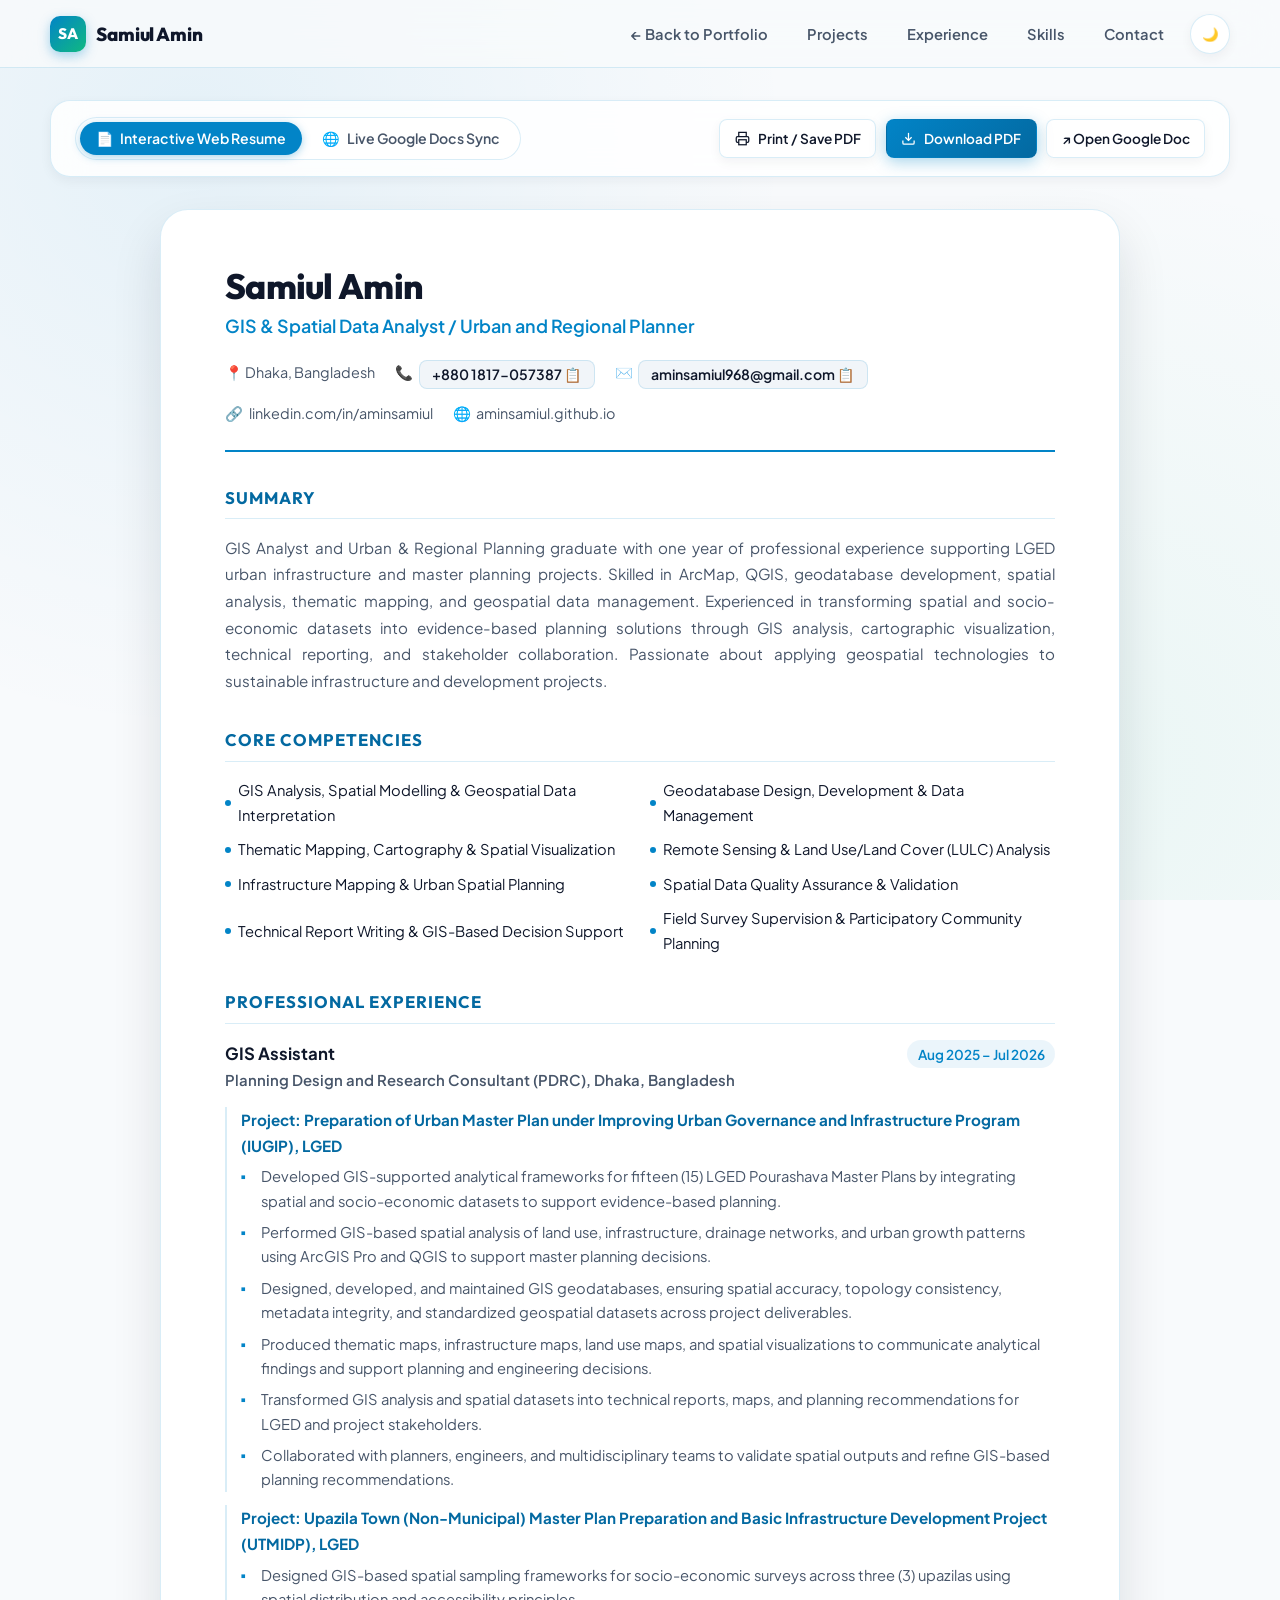
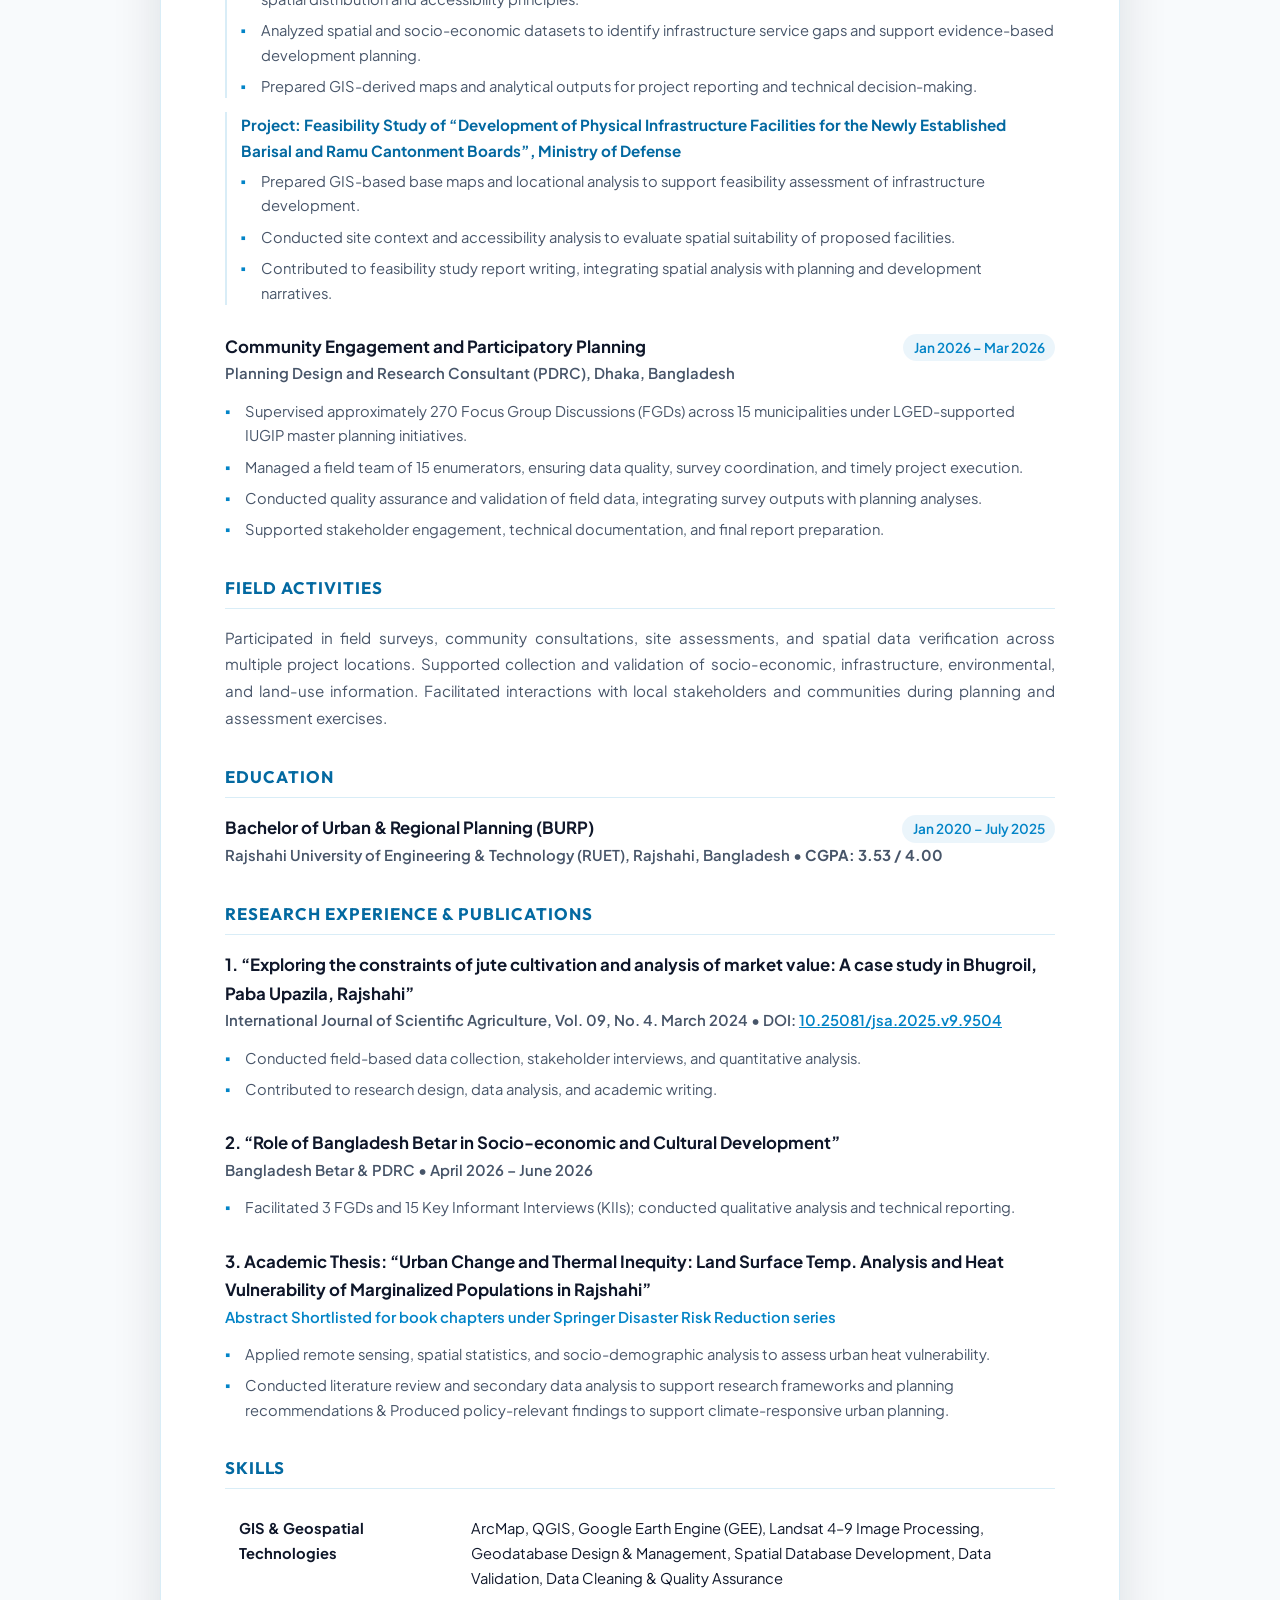
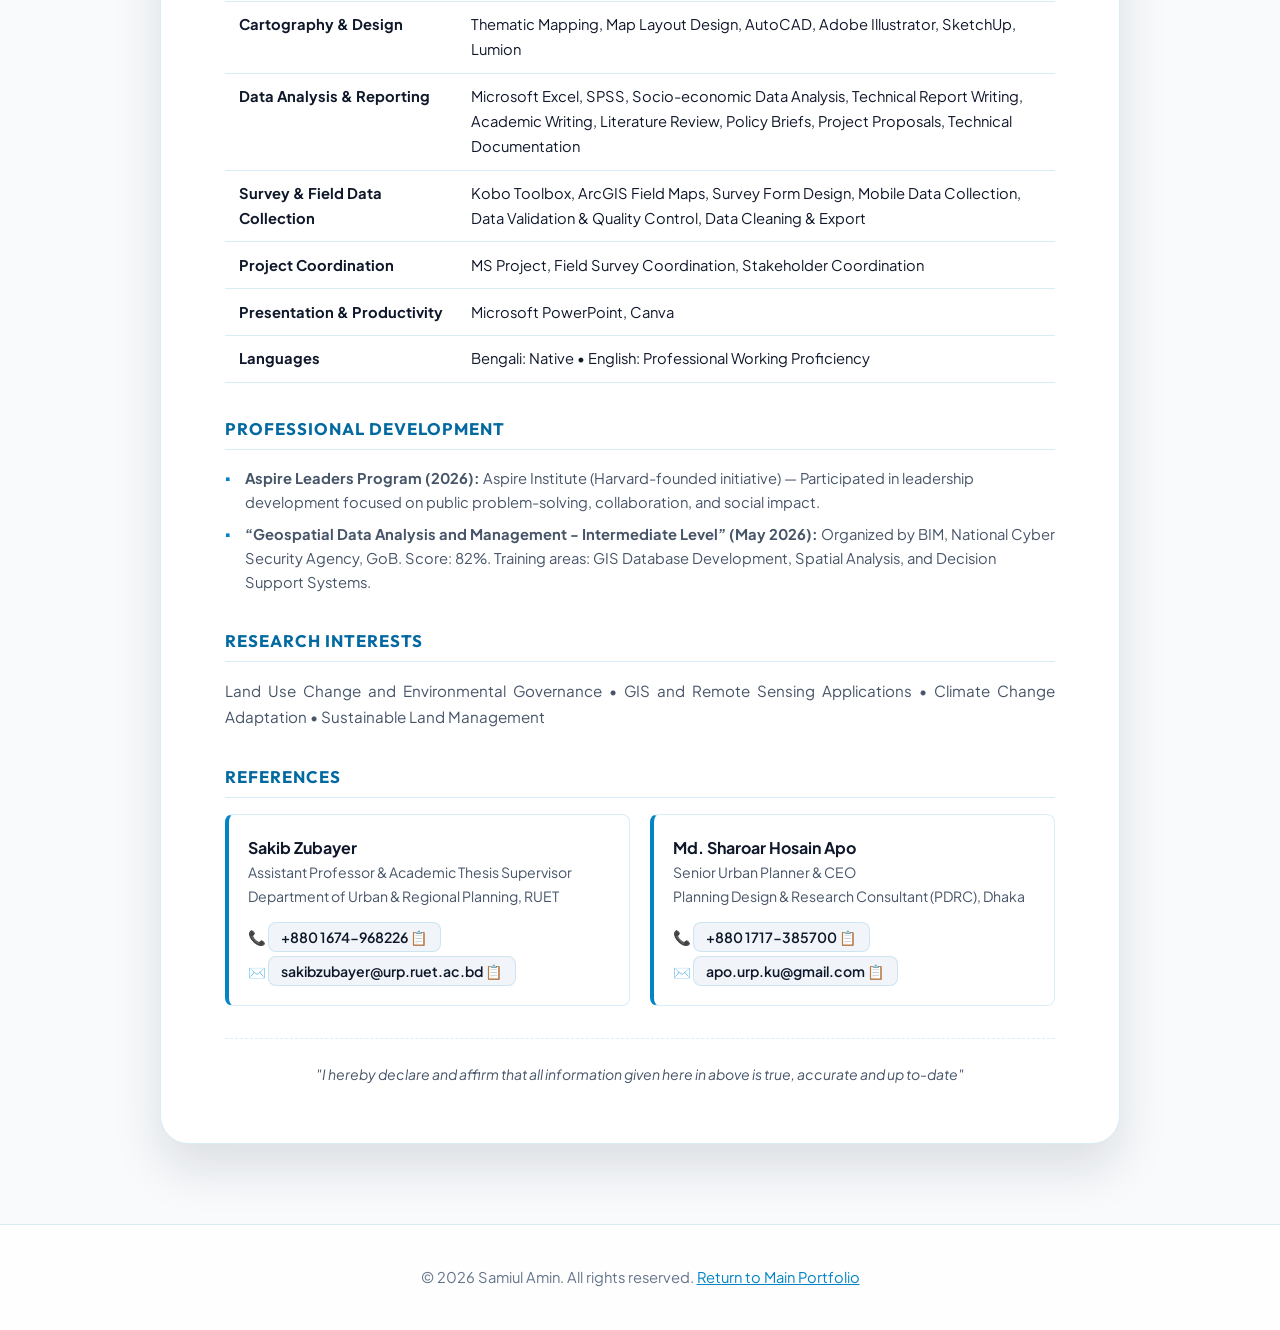
==== cv/index.html @ 2bb71dcd "feat: complete overhaul of portfolio and CV based on latest credentials - Extracted and integrated l" ====
<!DOCTYPE html>
<html lang="en">
<head>
  <meta charset="UTF-8" />
  <meta name="viewport" content="width=device-width, initial-scale=1.0" />
  <meta name="description" content="Official Curriculum Vitae of Samiul Amin — GIS & Spatial Data Analyst, Urban and Regional Planner." />
  <title>Curriculum Vitae | Samiul Amin (GIS Analyst & Urban Planner)</title>
  
  <!-- Fonts -->
  <link rel="preconnect" href="https://fonts.googleapis.com" />
  <link rel="preconnect" href="https://fonts.gstatic.com" crossorigin />
  <link href="https://fonts.googleapis.com/css2?family=Outfit:wght@400;500;600;700;800&family=Plus+Jakarta+Sans:ital,wght@0,400;0,500;0,600;0,700;1,400&display=swap" rel="stylesheet" />
  
  <link rel="stylesheet" href="../style.css" />
  <style>
    .cv-page-container {
      padding: 2rem 0 5rem;
      min-height: 100vh;
    }

    .cv-action-toolbar {
      display: flex;
      flex-wrap: wrap;
      align-items: center;
      justify-content: space-between;
      gap: 1rem;
      margin-bottom: 2rem;
      padding: 1rem 1.5rem;
      background: var(--surface);
      border: 1px solid var(--border);
      border-radius: var(--radius-lg);
      box-shadow: var(--shadow-sm);
      backdrop-filter: blur(16px);
      -webkit-backdrop-filter: blur(16px);
    }

    .cv-mode-selector {
      display: inline-flex;
      background: var(--surface-strong);
      padding: 4px;
      border-radius: 999px;
      border: 1px solid var(--border);
      gap: 4px;
    }

    .cv-mode-btn {
      border: none;
      background: transparent;
      padding: 0.45rem 1rem;
      font-size: 0.88rem;
      font-weight: 600;
      color: var(--text-muted);
      border-radius: 999px;
      cursor: pointer;
      transition: all 0.2s ease;
      display: inline-flex;
      align-items: center;
      gap: 0.4rem;
    }

    .cv-mode-btn.active {
      background: var(--primary);
      color: #ffffff;
      box-shadow: 0 2px 8px rgba(2, 132, 199, 0.35);
    }

    .cv-actions-group {
      display: flex;
      gap: 0.6rem;
      flex-wrap: wrap;
    }

    .cv-paper {
      background: var(--surface-strong);
      border: 1px solid var(--border);
      border-radius: var(--radius-xl);
      padding: 3.5rem 4rem;
      box-shadow: var(--shadow-lg);
      max-width: 960px;
      margin: 0 auto;
      transition: background 0.3s ease;
    }

    @media (max-width: 768px) {
      .cv-paper {
        padding: 2rem 1.5rem;
      }
    }

    .cv-header-row {
      border-bottom: 2px solid var(--primary);
      padding-bottom: 1.5rem;
      margin-bottom: 2rem;
    }

    .cv-name {
      font-size: 2.2rem;
      font-weight: 800;
      color: var(--text);
      letter-spacing: -0.02em;
      line-height: 1.15;
    }

    .cv-subline {
      font-size: 1.12rem;
      font-weight: 600;
      color: var(--primary);
      margin-top: 0.3rem;
    }

    .cv-contact-items {
      display: flex;
      flex-wrap: wrap;
      gap: 0.75rem 1.25rem;
      margin-top: 0.85rem;
      font-size: 0.9rem;
      color: var(--text-muted);
    }

    .cv-contact-items span {
      display: inline-flex;
      align-items: center;
      gap: 0.35rem;
    }

    .cv-block {
      margin-bottom: 2rem;
    }

    .cv-block-title {
      font-size: 1.05rem;
      font-weight: 700;
      text-transform: uppercase;
      letter-spacing: 0.06em;
      color: var(--primary-dark);
      border-bottom: 1px solid var(--border);
      padding-bottom: 0.35rem;
      margin-bottom: 1rem;
      display: flex;
      align-items: center;
      gap: 0.5rem;
    }

    body.theme-dark .cv-block-title {
      color: var(--primary-glow);
    }

    .cv-para {
      color: var(--text-muted);
      line-height: 1.75;
      font-size: 0.95rem;
      text-align: justify;
    }

    .cv-competency-list {
      display: grid;
      grid-template-columns: repeat(auto-fit, minmax(280px, 1fr));
      gap: 0.6rem 1.25rem;
    }

    .cv-comp-item {
      font-size: 0.92rem;
      color: var(--text);
      display: flex;
      align-items: center;
      gap: 0.45rem;
    }

    .cv-comp-item::before {
      content: "";
      width: 6px;
      height: 6px;
      border-radius: 50%;
      background: var(--primary);
      display: inline-block;
      flex-shrink: 0;
    }

    .cv-job-entry {
      margin-bottom: 1.75rem;
    }

    .cv-job-top {
      display: flex;
      justify-content: space-between;
      align-items: baseline;
      flex-wrap: wrap;
      gap: 0.5rem;
    }

    .cv-job-role {
      font-size: 1.05rem;
      font-weight: 700;
      color: var(--text);
    }

    .cv-job-date {
      font-size: 0.85rem;
      font-weight: 600;
      color: var(--primary);
      background: var(--primary-bg-light);
      padding: 0.15rem 0.65rem;
      border-radius: 999px;
    }

    .cv-job-org {
      font-size: 0.93rem;
      font-weight: 600;
      color: var(--text-muted);
      margin-bottom: 0.75rem;
    }

    .cv-project-sub {
      margin-top: 0.85rem;
      margin-bottom: 0.85rem;
      padding-left: 0.85rem;
      border-left: 2px solid var(--border);
    }

    .cv-project-sub-title {
      font-weight: 700;
      color: var(--primary-dark);
      font-size: 0.95rem;
      margin-bottom: 0.35rem;
    }

    body.theme-dark .cv-project-sub-title {
      color: var(--primary-glow);
    }

    .cv-list {
      list-style-type: none;
      padding-left: 0;
    }

    .cv-list li {
      position: relative;
      padding-left: 1.25rem;
      margin-bottom: 0.45rem;
      font-size: 0.92rem;
      color: var(--text-muted);
      line-height: 1.65;
    }

    .cv-list li::before {
      content: "▪";
      color: var(--primary);
      font-weight: bold;
      position: absolute;
      left: 0;
      top: 0;
    }

    .cv-table {
      width: 100%;
      border-collapse: collapse;
      font-size: 0.92rem;
      margin-top: 0.5rem;
    }

    .cv-table td {
      padding: 0.65rem 0.85rem;
      border-bottom: 1px solid var(--border);
      vertical-align: top;
    }

    .cv-table td:first-child {
      font-weight: 700;
      color: var(--text);
      width: 28%;
      background: var(--surface);
      border-radius: 4px 0 0 4px;
    }

    .cv-refs {
      display: grid;
      grid-template-columns: repeat(auto-fit, minmax(280px, 1fr));
      gap: 1.25rem;
      margin-top: 0.75rem;
    }

    .cv-ref-card {
      background: var(--surface);
      border: 1px solid var(--border);
      border-left: 4px solid var(--primary);
      padding: 1.2rem;
      border-radius: var(--radius-sm);
      font-size: 0.9rem;
    }

    .cv-ref-title {
      font-weight: 700;
      color: var(--text);
      font-size: 1rem;
    }

    .cv-ref-desc {
      color: var(--text-muted);
      font-size: 0.88rem;
      margin-bottom: 0.5rem;
    }

    .cv-sign-off {
      text-align: center;
      font-style: italic;
      font-size: 0.88rem;
      color: var(--text-muted);
      border-top: 1px dashed var(--border);
      padding-top: 1.5rem;
      margin-top: 2rem;
    }

    .cv-gdoc-frame-wrapper {
      display: none;
      width: 100%;
      height: 880px;
      border-radius: var(--radius-xl);
      border: 1px solid var(--border);
      background: var(--surface-strong);
      overflow: hidden;
      box-shadow: var(--shadow-lg);
    }

    .cv-gdoc-frame-wrapper.active {
      display: block;
    }

    .cv-gdoc-frame-wrapper iframe {
      width: 100%;
      height: 100%;
      border: 0;
    }

    @media print {
      body {
        background: #ffffff !important;
        color: #000000 !important;
      }
      .site-header, .site-footer, .cv-action-toolbar, .scroll-progress, .theme-toggle, .no-print, #toast-container {
        display: none !important;
      }
      .cv-page-container {
        padding: 0 !important;
      }
      .cv-paper {
        box-shadow: none !important;
        border: none !important;
        padding: 0 !important;
        max-width: 100% !important;
      }
      .cv-block-title {
        color: #0369a1 !important;
        border-color: #cbd5e1 !important;
      }
      .cv-block {
        page-break-inside: avoid;
      }
    }
  </style>
  <script defer src="../script.js"></script>
</head>
<body>
  <div class="scroll-progress" id="scroll-progress" aria-hidden="true"></div>

  <header class="site-header no-print">
    <nav class="navbar container" aria-label="Primary navigation">
      <a class="logo" href="../">
        <span class="logo-mark">SA</span>
        <span class="logo-text">Samiul Amin</span>
      </a>
      <ul class="nav-links" id="nav-links">
        <li><a href="../#home">← Back to Portfolio</a></li>
        <li><a href="../#projects">Projects</a></li>
        <li><a href="../#experience">Experience</a></li>
        <li><a href="../#skills">Skills</a></li>
        <li><a href="../#contact">Contact</a></li>
      </ul>
      <div class="nav-controls">
        <button class="theme-toggle" id="theme-toggle" type="button" aria-label="Toggle color theme">🌙</button>
      </div>
    </nav>
  </header>

  <main class="cv-page-container">
    <div class="container">
      
      <!-- Top Action Toolbar -->
      <div class="cv-action-toolbar no-print">
        <div class="cv-mode-selector" role="tablist">
          <button class="cv-mode-btn active" id="btn-web-mode" type="button" onclick="switchResumeView('web')">
            <span>📄</span> Interactive Web Resume
          </button>
          <button class="cv-mode-btn" id="btn-gdoc-mode" type="button" onclick="switchResumeView('gdoc')">
            <span>🌐</span> Live Google Docs Sync
          </button>
        </div>

        <div class="cv-actions-group">
          <button class="btn btn-secondary btn-sm" onclick="window.print()" type="button" title="Print or save as PDF">
            <svg width="15" height="15" viewBox="0 0 24 24" fill="none" stroke="currentColor" stroke-width="2"><polyline points="6 9 6 2 18 2 18 9"></polyline><path d="M6 18H4a2 2 0 0 1-2-2v-5a2 2 0 0 1 2-2h16a2 2 0 0 1 2 2v5a2 2 0 0 1-2 2h-2"></path><rect x="6" y="14" width="12" height="8"></rect></svg>
            Print / Save PDF
          </button>
          <a class="btn btn-primary btn-sm" href="../Samiul_Amin_GIS_Urban_Planning_CV.pdf" download="Samiul_Amin_CV.pdf" title="Download Standard PDF">
            <svg width="15" height="15" viewBox="0 0 24 24" fill="none" stroke="currentColor" stroke-width="2"><path d="M21 15v4a2 2 0 0 1-2 2H5a2 2 0 0 1-2-2v-4"></path><polyline points="7 10 12 15 17 10"></polyline><line x1="12" y1="15" x2="12" y2="3"></line></svg>
            Download PDF
          </a>
          <a class="btn btn-secondary btn-sm" href="https://docs.google.com/document/d/133anLjHZHYtw2hYV_blJY9IR0KdH5CyFJXv4293qwug/edit" target="_blank" rel="noreferrer">
            ↗ Open Google Doc
          </a>
        </div>
      </div>

      <!-- Google Docs Live Preview Mode -->
      <div class="cv-gdoc-frame-wrapper" id="gdoc-mode-view">
        <iframe src="https://docs.google.com/document/d/133anLjHZHYtw2hYV_blJY9IR0KdH5CyFJXv4293qwug/preview" title="Live Google Docs Document Preview"></iframe>
      </div>

      <!-- Web Resume Mode -->
      <article class="cv-paper" id="web-mode-view">
        
        <!-- Header -->
        <header class="cv-header-row">
          <h1 class="cv-name">Samiul Amin</h1>
          <div class="cv-subline">GIS &amp; Spatial Data Analyst / Urban and Regional Planner</div>
          <div class="cv-contact-items">
            <span>📍 Dhaka, Bangladesh</span>
            <span>📞 <button class="copy-text-btn" onclick="copyContact('+8801817057387', 'Phone copied!')">+880 1817-057387 📋</button></span>
            <span>✉️ <button class="copy-text-btn" onclick="copyContact('aminsamiul968@gmail.com', 'Email copied!')">aminsamiul968@gmail.com 📋</button></span>
            <span>🔗 <a href="https://linkedin.com/in/aminsamiul" target="_blank" rel="noreferrer">linkedin.com/in/aminsamiul</a></span>
            <span>🌐 <a href="https://aminsamiul.github.io" target="_blank" rel="noreferrer">aminsamiul.github.io</a></span>
          </div>
        </header>

        <!-- Summary -->
        <section class="cv-block">
          <h2 class="cv-block-title">Summary</h2>
          <p class="cv-para">
            GIS Analyst and Urban &amp; Regional Planning graduate with one year of professional experience supporting LGED urban infrastructure and master planning projects. Skilled in ArcMap, QGIS, geodatabase development, spatial analysis, thematic mapping, and geospatial data management. Experienced in transforming spatial and socio-economic datasets into evidence-based planning solutions through GIS analysis, cartographic visualization, technical reporting, and stakeholder collaboration. Passionate about applying geospatial technologies to sustainable infrastructure and development projects.
          </p>
        </section>

        <!-- Core Competencies -->
        <section class="cv-block">
          <h2 class="cv-block-title">Core Competencies</h2>
          <div class="cv-competency-list">
            <div class="cv-comp-item">GIS Analysis, Spatial Modelling &amp; Geospatial Data Interpretation</div>
            <div class="cv-comp-item">Geodatabase Design, Development &amp; Data Management</div>
            <div class="cv-comp-item">Thematic Mapping, Cartography &amp; Spatial Visualization</div>
            <div class="cv-comp-item">Remote Sensing &amp; Land Use/Land Cover (LULC) Analysis</div>
            <div class="cv-comp-item">Infrastructure Mapping &amp; Urban Spatial Planning</div>
            <div class="cv-comp-item">Spatial Data Quality Assurance &amp; Validation</div>
            <div class="cv-comp-item">Technical Report Writing &amp; GIS-Based Decision Support</div>
            <div class="cv-comp-item">Field Survey Supervision &amp; Participatory Community Planning</div>
          </div>
        </section>

        <!-- Professional Experience -->
        <section class="cv-block">
          <h2 class="cv-block-title">Professional Experience</h2>
          
          <div class="cv-job-entry">
            <div class="cv-job-top">
              <div class="cv-job-role">GIS Assistant</div>
              <div class="cv-job-date">Aug 2025 – Jul 2026</div>
            </div>
            <div class="cv-job-org">Planning Design and Research Consultant (PDRC), Dhaka, Bangladesh</div>
            
            <div class="cv-project-sub">
              <div class="cv-project-sub-title">Project: Preparation of Urban Master Plan under Improving Urban Governance and Infrastructure Program (IUGIP), LGED</div>
              <ul class="cv-list">
                <li>Developed GIS-supported analytical frameworks for fifteen (15) LGED Pourashava Master Plans by integrating spatial and socio-economic datasets to support evidence-based planning.</li>
                <li>Performed GIS-based spatial analysis of land use, infrastructure, drainage networks, and urban growth patterns using ArcGIS Pro and QGIS to support master planning decisions.</li>
                <li>Designed, developed, and maintained GIS geodatabases, ensuring spatial accuracy, topology consistency, metadata integrity, and standardized geospatial datasets across project deliverables.</li>
                <li>Produced thematic maps, infrastructure maps, land use maps, and spatial visualizations to communicate analytical findings and support planning and engineering decisions.</li>
                <li>Transformed GIS analysis and spatial datasets into technical reports, maps, and planning recommendations for LGED and project stakeholders.</li>
                <li>Collaborated with planners, engineers, and multidisciplinary teams to validate spatial outputs and refine GIS-based planning recommendations.</li>
              </ul>
            </div>

            <div class="cv-project-sub">
              <div class="cv-project-sub-title">Project: Upazila Town (Non-Municipal) Master Plan Preparation and Basic Infrastructure Development Project (UTMIDP), LGED</div>
              <ul class="cv-list">
                <li>Designed GIS-based spatial sampling frameworks for socio-economic surveys across three (3) upazilas using spatial distribution and accessibility principles.</li>
                <li>Analyzed spatial and socio-economic datasets to identify infrastructure service gaps and support evidence-based development planning.</li>
                <li>Prepared GIS-derived maps and analytical outputs for project reporting and technical decision-making.</li>
              </ul>
            </div>

            <div class="cv-project-sub">
              <div class="cv-project-sub-title">Project: Feasibility Study of “Development of Physical Infrastructure Facilities for the Newly Established Barisal and Ramu Cantonment Boards”, Ministry of Defense</div>
              <ul class="cv-list">
                <li>Prepared GIS-based base maps and locational analysis to support feasibility assessment of infrastructure development.</li>
                <li>Conducted site context and accessibility analysis to evaluate spatial suitability of proposed facilities.</li>
                <li>Contributed to feasibility study report writing, integrating spatial analysis with planning and development narratives.</li>
              </ul>
            </div>
          </div>

          <div class="cv-job-entry">
            <div class="cv-job-top">
              <div class="cv-job-role">Community Engagement and Participatory Planning</div>
              <div class="cv-job-date">Jan 2026 – Mar 2026</div>
            </div>
            <div class="cv-job-org">Planning Design and Research Consultant (PDRC), Dhaka, Bangladesh</div>
            <ul class="cv-list">
              <li>Supervised approximately 270 Focus Group Discussions (FGDs) across 15 municipalities under LGED-supported IUGIP master planning initiatives.</li>
              <li>Managed a field team of 15 enumerators, ensuring data quality, survey coordination, and timely project execution.</li>
              <li>Conducted quality assurance and validation of field data, integrating survey outputs with planning analyses.</li>
              <li>Supported stakeholder engagement, technical documentation, and final report preparation.</li>
            </ul>
          </div>
        </section>

        <!-- Field Activities -->
        <section class="cv-block">
          <h2 class="cv-block-title">Field Activities</h2>
          <p class="cv-para">
            Participated in field surveys, community consultations, site assessments, and spatial data verification across multiple project locations. Supported collection and validation of socio-economic, infrastructure, environmental, and land-use information. Facilitated interactions with local stakeholders and communities during planning and assessment exercises.
          </p>
        </section>

        <!-- Education -->
        <section class="cv-block">
          <h2 class="cv-block-title">Education</h2>
          <div class="cv-job-entry">
            <div class="cv-job-top">
              <div class="cv-job-role">Bachelor of Urban &amp; Regional Planning (BURP)</div>
              <div class="cv-job-date">Jan 2020 – July 2025</div>
            </div>
            <div class="cv-job-org">Rajshahi University of Engineering &amp; Technology (RUET), Rajshahi, Bangladesh &bull; <strong>CGPA: 3.53 / 4.00</strong></div>
          </div>
        </section>

        <!-- Research Experience & Publications -->
        <section class="cv-block">
          <h2 class="cv-block-title">Research Experience &amp; Publications</h2>
          
          <div class="cv-job-entry">
            <div class="cv-job-role">1. “Exploring the constraints of jute cultivation and analysis of market value: A case study in Bhugroil, Paba Upazila, Rajshahi”</div>
            <div class="cv-job-org">
              International Journal of Scientific Agriculture, Vol. 09, No. 4. March 2024 &bull; 
              DOI: <a href="https://doi.org/10.25081/jsa.2025.v9.9504" target="_blank" rel="noreferrer" style="color: var(--primary); text-decoration: underline;">10.25081/jsa.2025.v9.9504</a>
            </div>
            <ul class="cv-list">
              <li>Conducted field-based data collection, stakeholder interviews, and quantitative analysis.</li>
              <li>Contributed to research design, data analysis, and academic writing.</li>
            </ul>
          </div>

          <div class="cv-job-entry">
            <div class="cv-job-role">2. “Role of Bangladesh Betar in Socio-economic and Cultural Development”</div>
            <div class="cv-job-org">Bangladesh Betar &amp; PDRC &bull; April 2026 – June 2026</div>
            <ul class="cv-list">
              <li>Facilitated 3 FGDs and 15 Key Informant Interviews (KIIs); conducted qualitative analysis and technical reporting.</li>
            </ul>
          </div>

          <div class="cv-job-entry">
            <div class="cv-job-role">3. Academic Thesis: “Urban Change and Thermal Inequity: Land Surface Temp. Analysis and Heat Vulnerability of Marginalized Populations in Rajshahi”</div>
            <div class="cv-job-org" style="color: var(--primary); font-weight: 600;">Abstract Shortlisted for book chapters under Springer Disaster Risk Reduction series</div>
            <ul class="cv-list">
              <li>Applied remote sensing, spatial statistics, and socio-demographic analysis to assess urban heat vulnerability.</li>
              <li>Conducted literature review and secondary data analysis to support research frameworks and planning recommendations &amp; Produced policy-relevant findings to support climate-responsive urban planning.</li>
            </ul>
          </div>
        </section>

        <!-- Technical Skills -->
        <section class="cv-block">
          <h2 class="cv-block-title">Skills</h2>
          <table class="cv-table">
            <tbody>
              <tr>
                <td>GIS &amp; Geospatial Technologies</td>
                <td>ArcMap, QGIS, Google Earth Engine (GEE), Landsat 4–9 Image Processing, Geodatabase Design &amp; Management, Spatial Database Development, Data Validation, Data Cleaning &amp; Quality Assurance</td>
              </tr>
              <tr>
                <td>Cartography &amp; Design</td>
                <td>Thematic Mapping, Map Layout Design, AutoCAD, Adobe Illustrator, SketchUp, Lumion</td>
              </tr>
              <tr>
                <td>Data Analysis &amp; Reporting</td>
                <td>Microsoft Excel, SPSS, Socio-economic Data Analysis, Technical Report Writing, Academic Writing, Literature Review, Policy Briefs, Project Proposals, Technical Documentation</td>
              </tr>
              <tr>
                <td>Survey &amp; Field Data Collection</td>
                <td>Kobo Toolbox, ArcGIS Field Maps, Survey Form Design, Mobile Data Collection, Data Validation &amp; Quality Control, Data Cleaning &amp; Export</td>
              </tr>
              <tr>
                <td>Project Coordination</td>
                <td>MS Project, Field Survey Coordination, Stakeholder Coordination</td>
              </tr>
              <tr>
                <td>Presentation &amp; Productivity</td>
                <td>Microsoft PowerPoint, Canva</td>
              </tr>
              <tr>
                <td>Languages</td>
                <td>Bengali: Native &bull; English: Professional Working Proficiency</td>
              </tr>
            </tbody>
          </table>
        </section>

        <!-- Professional Development -->
        <section class="cv-block">
          <h2 class="cv-block-title">Professional Development</h2>
          <ul class="cv-list">
            <li><strong>Aspire Leaders Program (2026):</strong> Aspire Institute (Harvard-founded initiative) &mdash; Participated in leadership development focused on public problem-solving, collaboration, and social impact.</li>
            <li><strong>“Geospatial Data Analysis and Management - Intermediate Level” (May 2026):</strong> Organized by BIM, National Cyber Security Agency, GoB. Score: 82%. Training areas: GIS Database Development, Spatial Analysis, and Decision Support Systems.</li>
          </ul>
        </section>

        <!-- Research Interests -->
        <section class="cv-block">
          <h2 class="cv-block-title">Research Interests</h2>
          <p class="cv-para">
            Land Use Change and Environmental Governance &bull; GIS and Remote Sensing Applications &bull; Climate Change Adaptation &bull; Sustainable Land Management
          </p>
        </section>

        <!-- References -->
        <section class="cv-block">
          <h2 class="cv-block-title">References</h2>
          <div class="cv-refs">
            <div class="cv-ref-card">
              <div class="cv-ref-title">Sakib Zubayer</div>
              <div class="cv-ref-desc">Assistant Professor &amp; Academic Thesis Supervisor<br />Department of Urban &amp; Regional Planning, RUET</div>
              <div>📞 <button class="copy-text-btn" onclick="copyContact('+8801674968226', 'Phone copied!')">+880 1674-968226 📋</button></div>
              <div>✉️ <button class="copy-text-btn" onclick="copyContact('sakibzubayer@urp.ruet.ac.bd', 'Email copied!')">sakibzubayer@urp.ruet.ac.bd 📋</button></div>
            </div>
            
            <div class="cv-ref-card">
              <div class="cv-ref-title">Md. Sharoar Hosain Apo</div>
              <div class="cv-ref-desc">Senior Urban Planner &amp; CEO<br />Planning Design &amp; Research Consultant (PDRC), Dhaka</div>
              <div>📞 <button class="copy-text-btn" onclick="copyContact('+8801717385700', 'Phone copied!')">+880 1717-385700 📋</button></div>
              <div>✉️ <button class="copy-text-btn" onclick="copyContact('apo.urp.ku@gmail.com', 'Email copied!')">apo.urp.ku@gmail.com 📋</button></div>
            </div>
          </div>
        </section>

        <div class="cv-sign-off">
          "I hereby declare and affirm that all information given here in above is true, accurate and up to-date"
        </div>

      </article>

    </div>
  </main>

  <div id="toast-container" class="toast-container" aria-live="polite"></div>

  <footer class="site-footer no-print">
    <div class="container">
      <p>© <span id="year"></span> Samiul Amin. All rights reserved. <a href="../" style="color: var(--primary); text-decoration: underline;">Return to Main Portfolio</a></p>
    </div>
  </footer>

  <script>
    function switchResumeView(mode) {
      const webView = document.getElementById('web-mode-view');
      const gdocView = document.getElementById('gdoc-mode-view');
      const btnWeb = document.getElementById('btn-web-mode');
      const btnGdoc = document.getElementById('btn-gdoc-mode');

      if (mode === 'gdoc') {
        webView.style.display = 'none';
        gdocView.classList.add('active');
        btnWeb.classList.remove('active');
        btnGdoc.classList.add('active');
      } else {
        webView.style.display = 'block';
        gdocView.classList.remove('active');
        btnWeb.classList.add('active');
        btnGdoc.classList.remove('active');
      }
    }
  </script>
</body>
</html>
---- style.css ----
/* ==========================================================================
   Samiul Amin Portfolio - Ultra Professional Design System
   GIS Analyst | Urban & Regional Planner | Researcher
   ========================================================================== */

:root {
  color-scheme: light;
  --bg: #f8fafc;
  --bg-gradient: radial-gradient(circle at 15% 15%, rgba(2, 132, 199, 0.08), transparent 45%),
                 radial-gradient(circle at 85% 85%, rgba(16, 185, 129, 0.06), transparent 45%),
                 #f8fafc;
  --surface: rgba(255, 255, 255, 0.85);
  --surface-strong: #ffffff;
  --surface-hover: #f1f5f9;
  --text: #0f172a;
  --text-muted: #475569;
  --text-dim: #64748b;
  --primary: #0284c7;
  --primary-glow: #38bdf8;
  --primary-dark: #0369a1;
  --primary-bg-light: rgba(2, 132, 199, 0.08);
  --accent: #10b981;
  --accent-glow: #34d399;
  --accent-bg-light: rgba(16, 185, 129, 0.08);
  --border: rgba(2, 132, 199, 0.15);
  --border-strong: rgba(2, 132, 199, 0.3);
  --shadow-sm: 0 4px 12px rgba(15, 23, 42, 0.05);
  --shadow-md: 0 12px 28px rgba(15, 23, 42, 0.08);
  --shadow-lg: 0 24px 50px rgba(15, 23, 42, 0.12);
  --shadow-glow: 0 0 25px rgba(2, 132, 199, 0.25);
  --radius-sm: 8px;
  --radius-md: 14px;
  --radius-lg: 20px;
  --radius-xl: 28px;
  --font-heading: 'Outfit', -apple-system, BlinkMacSystemFont, sans-serif;
  --font-body: 'Plus Jakarta Sans', -apple-system, BlinkMacSystemFont, sans-serif;
}

body.theme-dark {
  color-scheme: dark;
  --bg: #060b14;
  --bg-gradient: radial-gradient(circle at 15% 15%, rgba(56, 189, 248, 0.12), transparent 45%),
                 radial-gradient(circle at 85% 85%, rgba(52, 211, 153, 0.08), transparent 45%),
                 #060b14;
  --surface: rgba(13, 22, 38, 0.85);
  --surface-strong: #0d1b2e;
  --surface-hover: #13253d;
  --text: #f8fafc;
  --text-muted: #94a3b8;
  --text-dim: #64748b;
  --primary: #38bdf8;
  --primary-glow: #7dd3fc;
  --primary-dark: #0284c7;
  --primary-bg-light: rgba(56, 189, 248, 0.12);
  --accent: #34d399;
  --accent-glow: #6ee7b7;
  --accent-bg-light: rgba(52, 211, 153, 0.12);
  --border: rgba(56, 189, 248, 0.18);
  --border-strong: rgba(56, 189, 248, 0.35);
  --shadow-sm: 0 4px 12px rgba(0, 0, 0, 0.3);
  --shadow-md: 0 12px 28px rgba(0, 0, 0, 0.45);
  --shadow-lg: 0 24px 50px rgba(0, 0, 0, 0.6);
  --shadow-glow: 0 0 30px rgba(56, 189, 248, 0.25);
}

/* ==========================================================================
   Reset & Base Styles
   ========================================================================== */

* {
  box-sizing: border-box;
  margin: 0;
  padding: 0;
}

html {
  scroll-behavior: smooth;
  font-size: 16px;
}

body {
  font-family: var(--font-body);
  line-height: 1.7;
  color: var(--text);
  background: var(--bg-gradient);
  background-attachment: fixed;
  transition: background 0.3s ease, color 0.3s ease;
  overflow-x: hidden;
  -webkit-font-smoothing: antialiased;
}

h1, h2, h3, h4, h5, h6, .logo, .section-title, .stat-number {
  font-family: var(--font-heading);
  letter-spacing: -0.01em;
}

img {
  max-width: 100%;
  height: auto;
  display: block;
}

a {
  color: inherit;
  text-decoration: none;
}

button {
  font-family: inherit;
}

.container {
  width: min(1180px, calc(100% - 2.5rem));
  margin: 0 auto;
}

section[id] {
  scroll-margin-top: 85px;
}

/* ==========================================================================
   Scroll Progress Bar
   ========================================================================== */

.scroll-progress {
  position: fixed;
  inset: 0 0 auto 0;
  height: 3.5px;
  background: linear-gradient(90deg, var(--primary), var(--accent));
  transform-origin: left;
  transform: scaleX(0);
  z-index: 1200;
}

/* ==========================================================================
   Header & Navigation
   ========================================================================== */

.site-header {
  position: sticky;
  top: 0;
  z-index: 1000;
  backdrop-filter: blur(20px);
  -webkit-backdrop-filter: blur(20px);
  background: rgba(248, 250, 252, 0.82);
  border-bottom: 1px solid var(--border);
  transition: background 0.3s ease, border 0.3s ease;
}

body.theme-dark .site-header {
  background: rgba(6, 11, 20, 0.85);
}

.navbar {
  display: flex;
  align-items: center;
  justify-content: space-between;
  padding: 0.85rem 0;
  gap: 1rem;
  min-height: 64px;
}

.logo {
  font-weight: 800;
  display: flex;
  align-items: center;
  gap: 0.65rem;
  font-size: 1.18rem;
  color: var(--text);
}

.logo-mark {
  background: linear-gradient(135deg, var(--primary), var(--accent));
  color: #ffffff;
  width: 36px;
  height: 36px;
  border-radius: 10px;
  display: grid;
  place-items: center;
  font-size: 0.95rem;
  font-weight: 800;
  box-shadow: 0 4px 12px rgba(2, 132, 199, 0.35);
}

.nav-links {
  display: flex;
  gap: 1.25rem;
  list-style: none;
  align-items: center;
  margin-left: auto;
}

.nav-links a {
  font-weight: 600;
  color: var(--text-muted);
  transition: all 0.2s ease;
  font-size: 0.92rem;
  padding: 0.4rem 0.6rem;
  border-radius: var(--radius-sm);
}

.nav-links a:hover,
.nav-links a.active {
  color: var(--primary);
  background: var(--primary-bg-light);
}

.nav-cv-pill {
  background: linear-gradient(135deg, var(--primary), var(--primary-dark)) !important;
  color: #ffffff !important;
  padding: 0.45rem 1.1rem !important;
  border-radius: 999px !important;
  box-shadow: 0 2px 10px rgba(2, 132, 199, 0.3) !important;
}

.nav-cv-pill:hover {
  transform: translateY(-1px);
  box-shadow: 0 4px 14px rgba(2, 132, 199, 0.45) !important;
}

.nav-controls {
  display: flex;
  align-items: center;
  gap: 0.6rem;
}

.theme-toggle,
.menu-toggle {
  border: 1px solid var(--border);
  background: var(--surface-strong);
  color: var(--text);
  border-radius: 999px;
  width: 40px;
  height: 40px;
  display: grid;
  place-items: center;
  box-shadow: var(--shadow-sm);
  cursor: pointer;
  transition: all 0.2s ease;
}

.theme-toggle:hover,
.menu-toggle:hover {
  transform: scale(1.06);
  border-color: var(--primary);
}

.menu-toggle {
  display: none;
}

.menu-toggle span {
  display: block;
  width: 18px;
  height: 2px;
  background: currentColor;
  margin: 2px 0;
  transition: all 0.25s ease;
}

/* ==========================================================================
   Hero Section
   ========================================================================== */

.hero {
  position: relative;
  padding: 5rem 0 4.5rem;
  overflow: hidden;
}

#hero-canvas {
  position: absolute;
  inset: 0;
  width: 100%;
  height: 100%;
  pointer-events: none;
  z-index: 1;
  opacity: 0.6;
}

.hero-inner {
  position: relative;
  z-index: 2;
  display: grid;
  grid-template-columns: 1.15fr 0.95fr;
  gap: 3.5rem;
  align-items: center;
}

.hero-content {
  display: flex;
  flex-direction: column;
  gap: 1.25rem;
}

.status-badge {
  display: inline-flex;
  align-items: center;
  gap: 0.5rem;
  padding: 0.35rem 0.9rem;
  background: var(--surface);
  border: 1px solid var(--border);
  border-radius: 999px;
  font-size: 0.85rem;
  font-weight: 600;
  color: var(--text-muted);
  box-shadow: var(--shadow-sm);
  width: fit-content;
}

.pulse-dot {
  width: 8px;
  height: 8px;
  border-radius: 50%;
  background: var(--accent);
  box-shadow: 0 0 0 rgba(16, 185, 129, 0.6);
  animation: pulseGlow 2s infinite;
}

@keyframes pulseGlow {
  0% {
    box-shadow: 0 0 0 0 rgba(16, 185, 129, 0.6);
  }
  70% {
    box-shadow: 0 0 0 8px rgba(16, 185, 129, 0);
  }
  100% {
    box-shadow: 0 0 0 0 rgba(16, 185, 129, 0);
  }
}

.hero-title {
  font-size: clamp(2.3rem, 4vw, 3.4rem);
  font-weight: 800;
  line-height: 1.15;
  color: var(--text);
}

.hero-title-highlight {
  background: linear-gradient(135deg, var(--primary), var(--accent));
  -webkit-background-clip: text;
  -webkit-text-fill-color: transparent;
  display: inline-block;
}

.hero-subtitle {
  font-size: 1.12rem;
  color: var(--text-muted);
  line-height: 1.7;
}

.hero-actions {
  display: flex;
  flex-wrap: wrap;
  gap: 0.9rem;
  margin-top: 0.5rem;
}

.btn {
  display: inline-flex;
  align-items: center;
  justify-content: center;
  gap: 0.5rem;
  padding: 0.75rem 1.45rem;
  border-radius: var(--radius-md);
  font-size: 0.95rem;
  font-weight: 600;
  cursor: pointer;
  transition: all 0.25s ease;
  border: 1px solid transparent;
  text-decoration: none;
}

.btn-primary {
  background: linear-gradient(135deg, var(--primary), var(--primary-dark));
  color: #ffffff;
  box-shadow: 0 4px 15px rgba(2, 132, 199, 0.35);
}

.btn-primary:hover {
  transform: translateY(-2px);
  box-shadow: 0 8px 22px rgba(2, 132, 199, 0.45);
}

.btn-secondary {
  background: var(--surface);
  color: var(--text);
  border-color: var(--border);
  box-shadow: var(--shadow-sm);
}

.btn-secondary:hover {
  background: var(--surface-hover);
  border-color: var(--primary);
  transform: translateY(-2px);
}

.btn-sm {
  padding: 0.45rem 0.9rem;
  font-size: 0.85rem;
  border-radius: var(--radius-sm);
}

.hero-social-chips {
  display: flex;
  flex-wrap: wrap;
  align-items: center;
  gap: 0.65rem;
  margin-top: 0.5rem;
}

.social-chip {
  display: inline-flex;
  align-items: center;
  gap: 0.4rem;
  padding: 0.4rem 0.85rem;
  border-radius: 999px;
  background: var(--surface);
  border: 1px solid var(--border);
  font-size: 0.85rem;
  font-weight: 500;
  color: var(--text-muted);
  transition: all 0.2s ease;
  cursor: pointer;
}

.social-chip:hover {
  border-color: var(--primary);
  color: var(--primary);
  transform: translateY(-1px);
}

/* Hero Portrait Card */
.hero-visual {
  display: flex;
  justify-content: center;
  position: relative;
}

.portrait-wrapper {
  position: relative;
  width: min(380px, 100%);
  border-radius: var(--radius-xl);
  padding: 12px;
  background: linear-gradient(135deg, rgba(2, 132, 199, 0.3), rgba(16, 185, 129, 0.2));
  box-shadow: var(--shadow-lg);
}

.portrait-card {
  position: relative;
  border-radius: calc(var(--radius-xl) - 6px);
  overflow: hidden;
  background: var(--surface-strong);
  aspect-ratio: 1 / 1;
}

.portrait-img {
  width: 100%;
  height: 100%;
  object-fit: cover;
  transition: transform 0.4s ease;
}

.portrait-wrapper:hover .portrait-img {
  transform: scale(1.03);
}

.floating-stat-badge {
  position: absolute;
  bottom: -15px;
  left: 50%;
  transform: translateX(-50%);
  background: var(--surface-strong);
  border: 1px solid var(--border);
  padding: 0.6rem 1.25rem;
  border-radius: 999px;
  box-shadow: var(--shadow-md);
  display: flex;
  align-items: center;
  gap: 0.6rem;
  white-space: nowrap;
  font-size: 0.88rem;
  font-weight: 700;
  color: var(--text);
  z-index: 3;
}

.floating-stat-badge span.accent-text {
  color: var(--primary);
}

/* ==========================================================================
   Key Metrics Banner
   ========================================================================== */

.metrics-section {
  padding: 2rem 0;
  position: relative;
  z-index: 2;
}

.metrics-grid {
  display: grid;
  grid-template-columns: repeat(auto-fit, minmax(220px, 1fr));
  gap: 1.25rem;
}

.metric-card {
  background: var(--surface);
  border: 1px solid var(--border);
  padding: 1.5rem;
  border-radius: var(--radius-lg);
  box-shadow: var(--shadow-sm);
  display: flex;
  flex-direction: column;
  align-items: flex-start;
  transition: all 0.25s ease;
  backdrop-filter: blur(12px);
}

.metric-card:hover {
  transform: translateY(-3px);
  border-color: var(--primary);
  box-shadow: var(--shadow-md);
}

.metric-icon {
  font-size: 1.6rem;
  margin-bottom: 0.5rem;
}

.metric-number {
  font-size: 2.2rem;
  font-weight: 800;
  color: var(--text);
  line-height: 1.1;
}

.metric-label {
  font-size: 0.9rem;
  color: var(--text-muted);
  margin-top: 0.25rem;
  font-weight: 500;
}

/* ==========================================================================
   Section Layouts
   ========================================================================== */

.section {
  padding: 5rem 0;
  position: relative;
}

.section-alt {
  background: var(--surface-hover);
  border-top: 1px solid var(--border);
  border-bottom: 1px solid var(--border);
}

.section-header {
  text-align: center;
  max-width: 680px;
  margin: 0 auto 3rem;
}

.section-tag {
  display: inline-block;
  padding: 0.25rem 0.8rem;
  background: var(--primary-bg-light);
  color: var(--primary);
  border-radius: 999px;
  font-size: 0.82rem;
  font-weight: 700;
  text-transform: uppercase;
  letter-spacing: 0.06em;
  margin-bottom: 0.75rem;
}

.section-title {
  font-size: clamp(1.8rem, 3vw, 2.5rem);
  font-weight: 800;
  color: var(--text);
  line-height: 1.25;
}

.section-desc {
  font-size: 1.02rem;
  color: var(--text-muted);
  margin-top: 0.75rem;
}

/* ==========================================================================
   About & Core Competencies
   ========================================================================== */

.about-grid {
  display: grid;
  grid-template-columns: 1.1fr 0.9fr;
  gap: 3rem;
  align-items: start;
}

.about-text p {
  color: var(--text-muted);
  font-size: 1.02rem;
  margin-bottom: 1.2rem;
  text-align: justify;
}

.competencies-grid {
  display: grid;
  grid-template-columns: repeat(auto-fit, minmax(260px, 1fr));
  gap: 1rem;
}

.competency-card {
  background: var(--surface);
  border: 1px solid var(--border);
  border-radius: var(--radius-md);
  padding: 1.25rem;
  display: flex;
  gap: 1rem;
  align-items: flex-start;
  transition: all 0.25s ease;
}

.competency-card:hover {
  transform: translateY(-2px);
  border-color: var(--primary);
  box-shadow: var(--shadow-sm);
}

.competency-icon {
  font-size: 1.4rem;
  background: var(--primary-bg-light);
  color: var(--primary);
  width: 42px;
  height: 42px;
  border-radius: var(--radius-sm);
  display: grid;
  place-items: center;
  flex-shrink: 0;
}

.competency-title {
  font-size: 0.98rem;
  font-weight: 700;
  color: var(--text);
  margin-bottom: 0.2rem;
}

.competency-desc {
  font-size: 0.85rem;
  color: var(--text-muted);
  line-height: 1.5;
}

/* ==========================================================================
   Featured Projects (Interactive Grid & Filters)
   ========================================================================== */

.project-filter-bar {
  display: flex;
  flex-wrap: wrap;
  justify-content: center;
  gap: 0.6rem;
  margin-bottom: 2.5rem;
}

.filter-btn {
  background: var(--surface);
  border: 1px solid var(--border);
  color: var(--text-muted);
  padding: 0.45rem 1.1rem;
  border-radius: 999px;
  font-size: 0.88rem;
  font-weight: 600;
  cursor: pointer;
  transition: all 0.2s ease;
}

.filter-btn:hover,
.filter-btn.active {
  background: var(--primary);
  color: #ffffff;
  border-color: var(--primary);
  box-shadow: 0 2px 10px rgba(2, 132, 199, 0.35);
}

.projects-grid {
  display: grid;
  grid-template-columns: repeat(auto-fill, minmax(340px, 1fr));
  gap: 1.75rem;
}

.project-card {
  background: var(--surface);
  border: 1px solid var(--border);
  border-radius: var(--radius-lg);
  padding: 1.75rem;
  display: flex;
  flex-direction: column;
  justify-content: space-between;
  box-shadow: var(--shadow-sm);
  transition: all 0.3s ease;
  position: relative;
  overflow: hidden;
}

.project-card:hover {
  transform: translateY(-4px);
  border-color: var(--primary);
  box-shadow: var(--shadow-md);
}

.project-tag-pill {
  align-self: flex-start;
  padding: 0.25rem 0.75rem;
  border-radius: 999px;
  background: var(--primary-bg-light);
  color: var(--primary);
  font-size: 0.78rem;
  font-weight: 700;
  text-transform: uppercase;
  letter-spacing: 0.05em;
  margin-bottom: 0.85rem;
}

.project-title {
  font-size: 1.22rem;
  font-weight: 700;
  color: var(--text);
  margin-bottom: 0.5rem;
  line-height: 1.35;
}

.project-desc {
  font-size: 0.92rem;
  color: var(--text-muted);
  line-height: 1.65;
  margin-bottom: 1.25rem;
}

.project-tech-stack {
  display: flex;
  flex-wrap: wrap;
  gap: 0.4rem;
  margin-bottom: 1.25rem;
}

.tech-tag {
  background: var(--surface-hover);
  border: 1px solid var(--border);
  color: var(--text-dim);
  font-size: 0.78rem;
  padding: 0.2rem 0.55rem;
  border-radius: var(--radius-sm);
  font-weight: 500;
}

.project-footer {
  border-top: 1px solid var(--border);
  padding-top: 1rem;
  display: flex;
  align-items: center;
  justify-content: space-between;
}

.details-trigger-btn {
  background: transparent;
  border: none;
  color: var(--primary);
  font-weight: 600;
  font-size: 0.88rem;
  display: inline-flex;
  align-items: center;
  gap: 0.35rem;
  cursor: pointer;
  transition: gap 0.2s ease;
  padding: 0;
}

.details-trigger-btn:hover {
  gap: 0.6rem;
  text-decoration: underline;
}

/* ==========================================================================
   Project Details Modal
   ========================================================================== */

.modal-overlay {
  position: fixed;
  inset: 0;
  background: rgba(15, 23, 42, 0.7);
  backdrop-filter: blur(8px);
  -webkit-backdrop-filter: blur(8px);
  z-index: 2000;
  display: none;
  place-items: center;
  padding: 1.5rem;
  opacity: 0;
  transition: opacity 0.25s ease;
}

.modal-overlay.is-open {
  display: grid;
  opacity: 1;
}

.modal-container {
  background: var(--surface-strong);
  border: 1px solid var(--border);
  border-radius: var(--radius-xl);
  max-width: 760px;
  width: 100%;
  max-height: 88vh;
  overflow-y: auto;
  box-shadow: var(--shadow-lg);
  position: relative;
  padding: 2.25rem;
  transform: scale(0.95);
  transition: transform 0.25s ease;
}

.modal-overlay.is-open .modal-container {
  transform: scale(1);
}

.modal-close-btn {
  position: absolute;
  top: 1.25rem;
  right: 1.25rem;
  width: 36px;
  height: 36px;
  border-radius: 50%;
  border: 1px solid var(--border);
  background: var(--surface);
  color: var(--text);
  display: grid;
  place-items: center;
  font-size: 1.1rem;
  cursor: pointer;
  transition: all 0.2s ease;
}

.modal-close-btn:hover {
  background: var(--surface-hover);
  transform: rotate(90deg);
}

.modal-badge {
  display: inline-block;
  padding: 0.25rem 0.8rem;
  background: var(--primary-bg-light);
  color: var(--primary);
  border-radius: 999px;
  font-size: 0.8rem;
  font-weight: 700;
  margin-bottom: 0.75rem;
}

.modal-title {
  font-size: 1.6rem;
  font-weight: 800;
  color: var(--text);
  margin-bottom: 1rem;
  padding-right: 2rem;
}

.modal-body {
  display: flex;
  flex-direction: column;
  gap: 1.25rem;
  color: var(--text-muted);
  font-size: 0.96rem;
  line-height: 1.7;
}

.modal-section-h {
  font-weight: 700;
  color: var(--text);
  font-size: 1.05rem;
  margin-bottom: 0.4rem;
}

/* ==========================================================================
   Experience & Field Leadership Timeline
   ========================================================================== */

.timeline-wrapper {
  max-width: 860px;
  margin: 0 auto;
  position: relative;
  padding-left: 2rem;
}

.timeline-wrapper::before {
  content: "";
  position: absolute;
  top: 0;
  bottom: 0;
  left: 7px;
  width: 2px;
  background: linear-gradient(180deg, var(--primary), var(--accent));
}

.timeline-item {
  position: relative;
  margin-bottom: 2.5rem;
}

.timeline-node {
  position: absolute;
  left: -2rem;
  top: 0.4rem;
  width: 16px;
  height: 16px;
  border-radius: 50%;
  background: var(--surface-strong);
  border: 3px solid var(--primary);
  box-shadow: 0 0 0 4px var(--primary-bg-light);
}

.timeline-card {
  background: var(--surface);
  border: 1px solid var(--border);
  border-radius: var(--radius-lg);
  padding: 1.75rem;
  box-shadow: var(--shadow-sm);
  transition: all 0.25s ease;
}

.timeline-card:hover {
  border-color: var(--primary);
  box-shadow: var(--shadow-md);
}

.timeline-meta {
  display: flex;
  justify-content: space-between;
  align-items: baseline;
  flex-wrap: wrap;
  gap: 0.5rem;
  margin-bottom: 0.4rem;
}

.timeline-role {
  font-size: 1.15rem;
  font-weight: 800;
  color: var(--text);
}

.timeline-date {
  font-size: 0.85rem;
  font-weight: 600;
  color: var(--primary);
  background: var(--primary-bg-light);
  padding: 0.2rem 0.65rem;
  border-radius: 999px;
}

.timeline-company {
  font-size: 0.95rem;
  font-weight: 600;
  color: var(--text-dim);
  margin-bottom: 1rem;
}

.timeline-list {
  list-style-type: none;
  padding-left: 0;
}

.timeline-list li {
  position: relative;
  padding-left: 1.25rem;
  margin-bottom: 0.6rem;
  font-size: 0.92rem;
  color: var(--text-muted);
}

.timeline-list li::before {
  content: "▪";
  color: var(--primary);
  font-weight: bold;
  position: absolute;
  left: 0;
}

/* ==========================================================================
   Field Activities Spotlight Box
   ========================================================================== */

.spotlight-box {
  background: linear-gradient(135deg, var(--surface), var(--surface-hover));
  border: 1px solid var(--border);
  border-left: 5px solid var(--accent);
  border-radius: var(--radius-lg);
  padding: 2rem;
  margin-top: 2rem;
  box-shadow: var(--shadow-sm);
}

.spotlight-title {
  font-size: 1.25rem;
  font-weight: 800;
  color: var(--text);
  margin-bottom: 0.75rem;
  display: flex;
  align-items: center;
  gap: 0.5rem;
}

.spotlight-text {
  color: var(--text-muted);
  font-size: 0.96rem;
  line-height: 1.7;
}

/* ==========================================================================
   Skills Matrix (Interactive Search & Filters)
   ========================================================================== */

.skills-control-bar {
  display: flex;
  flex-direction: column;
  align-items: center;
  gap: 1.25rem;
  margin-bottom: 2.5rem;
}

.skills-search-box {
  position: relative;
  width: min(460px, 100%);
}

.skills-search-input {
  width: 100%;
  padding: 0.75rem 1rem 0.75rem 2.75rem;
  border-radius: 999px;
  border: 1px solid var(--border);
  background: var(--surface-strong);
  color: var(--text);
  font-size: 0.92rem;
  outline: none;
  box-shadow: var(--shadow-sm);
  transition: all 0.2s ease;
}

.skills-search-input:focus {
  border-color: var(--primary);
  box-shadow: 0 0 0 3px var(--primary-bg-light);
}

.skills-search-icon {
  position: absolute;
  left: 1rem;
  top: 50%;
  transform: translateY(-50%);
  color: var(--text-dim);
  pointer-events: none;
}

.skills-categories-grid {
  display: grid;
  grid-template-columns: repeat(auto-fit, minmax(320px, 1fr));
  gap: 1.5rem;
}

.skill-category-card {
  background: var(--surface);
  border: 1px solid var(--border);
  border-radius: var(--radius-lg);
  padding: 1.5rem;
  box-shadow: var(--shadow-sm);
}

.skill-cat-header {
  font-size: 1.1rem;
  font-weight: 700;
  color: var(--text);
  margin-bottom: 1rem;
  display: flex;
  align-items: center;
  gap: 0.5rem;
  border-bottom: 1px solid var(--border);
  padding-bottom: 0.5rem;
}

.skill-pills-container {
  display: flex;
  flex-wrap: wrap;
  gap: 0.5rem;
}

.skill-badge {
  background: var(--surface-strong);
  border: 1px solid var(--border);
  color: var(--text);
  padding: 0.4rem 0.8rem;
  border-radius: var(--radius-sm);
  font-size: 0.85rem;
  font-weight: 600;
  transition: all 0.2s ease;
  display: inline-flex;
  align-items: center;
  gap: 0.35rem;
}

.skill-badge:hover {
  border-color: var(--primary);
  background: var(--primary-bg-light);
  color: var(--primary);
  transform: translateY(-1px);
}

/* ==========================================================================
   Research, Publications & Accolades
   ========================================================================== */

.pub-grid {
  display: grid;
  grid-template-columns: repeat(auto-fit, minmax(320px, 1fr));
  gap: 1.5rem;
}

.pub-card {
  background: var(--surface);
  border: 1px solid var(--border);
  border-radius: var(--radius-lg);
  padding: 1.75rem;
  box-shadow: var(--shadow-sm);
  display: flex;
  flex-direction: column;
  justify-content: space-between;
  transition: all 0.25s ease;
}

.pub-card:hover {
  transform: translateY(-3px);
  border-color: var(--primary);
  box-shadow: var(--shadow-md);
}

.pub-badge {
  align-self: flex-start;
  padding: 0.25rem 0.75rem;
  border-radius: 999px;
  background: var(--accent-bg-light);
  color: var(--accent);
  font-size: 0.78rem;
  font-weight: 700;
  text-transform: uppercase;
  margin-bottom: 0.85rem;
}

.pub-title {
  font-size: 1.15rem;
  font-weight: 700;
  color: var(--text);
  margin-bottom: 0.5rem;
  line-height: 1.35;
}

.pub-source {
  font-size: 0.88rem;
  color: var(--text-dim);
  margin-bottom: 1rem;
}

.pub-actions {
  display: flex;
  gap: 0.6rem;
  flex-wrap: wrap;
  margin-top: 1rem;
  border-top: 1px solid var(--border);
  padding-top: 0.85rem;
}

/* ==========================================================================
   Education & References
   ========================================================================== */

.edu-ref-grid {
  display: grid;
  grid-template-columns: 1fr 1fr;
  gap: 2rem;
}

.edu-card, .ref-card {
  background: var(--surface);
  border: 1px solid var(--border);
  border-radius: var(--radius-lg);
  padding: 2rem;
  box-shadow: var(--shadow-sm);
}

.edu-institution {
  font-size: 1.25rem;
  font-weight: 800;
  color: var(--text);
  margin-bottom: 0.35rem;
}

.edu-degree {
  font-size: 1.02rem;
  font-weight: 600;
  color: var(--primary);
  margin-bottom: 0.5rem;
}

.edu-cgpa {
  display: inline-block;
  padding: 0.2rem 0.65rem;
  background: var(--primary-bg-light);
  color: var(--primary);
  border-radius: 999px;
  font-weight: 700;
  font-size: 0.88rem;
  margin-bottom: 1rem;
}

.ref-person-title {
  font-size: 1.18rem;
  font-weight: 800;
  color: var(--text);
}

.ref-person-role {
  font-size: 0.92rem;
  font-weight: 600;
  color: var(--text-dim);
  margin-bottom: 1rem;
}

.copy-text-btn {
  background: var(--surface-hover);
  border: 1px solid var(--border);
  padding: 0.3rem 0.75rem;
  border-radius: var(--radius-sm);
  color: var(--text);
  font-size: 0.88rem;
  font-weight: 600;
  cursor: pointer;
  transition: all 0.2s ease;
  display: inline-flex;
  align-items: center;
  gap: 0.35rem;
  margin-top: 0.3rem;
}

.copy-text-btn:hover {
  background: var(--primary-bg-light);
  border-color: var(--primary);
  color: var(--primary);
}

/* ==========================================================================
   Contact Section & Form
   ========================================================================== */

.contact-layout {
  display: grid;
  grid-template-columns: 1fr 1.15fr;
  gap: 3.5rem;
  align-items: start;
}

.contact-info-list {
  display: flex;
  flex-direction: column;
  gap: 1.25rem;
  margin-top: 1.5rem;
}

.contact-info-item {
  display: flex;
  gap: 1rem;
  align-items: flex-start;
}

.contact-info-icon {
  width: 44px;
  height: 44px;
  border-radius: var(--radius-md);
  background: var(--primary-bg-light);
  color: var(--primary);
  display: grid;
  place-items: center;
  font-size: 1.2rem;
  flex-shrink: 0;
}

.contact-form {
  background: var(--surface-strong);
  border: 1px solid var(--border);
  border-radius: var(--radius-xl);
  padding: 2.5rem;
  box-shadow: var(--shadow-lg);
  display: flex;
  flex-direction: column;
  gap: 1.25rem;
}

.form-group {
  display: flex;
  flex-direction: column;
  gap: 0.4rem;
}

.form-label {
  font-size: 0.88rem;
  font-weight: 600;
  color: var(--text);
}

.form-input, .form-textarea {
  width: 100%;
  padding: 0.85rem 1.1rem;
  border: 1px solid var(--border);
  border-radius: var(--radius-md);
  background: var(--surface);
  color: var(--text);
  font-family: inherit;
  font-size: 0.95rem;
  outline: none;
  transition: all 0.2s ease;
}

.form-input:focus, .form-textarea:focus {
  border-color: var(--primary);
  box-shadow: 0 0 0 3px var(--primary-bg-light);
}

.form-status-msg {
  font-size: 0.92rem;
  font-weight: 600;
  padding: 0.6rem 1rem;
  border-radius: var(--radius-md);
  display: none;
}

.form-status-msg.success {
  display: block;
  background: var(--accent-bg-light);
  color: var(--accent);
  border: 1px solid var(--accent);
}

.form-status-msg.error {
  display: block;
  background: rgba(239, 68, 68, 0.1);
  color: #ef4444;
  border: 1px solid #ef4444;
}

/* ==========================================================================
   Toast Notifications
   ========================================================================== */

.toast-container {
  position: fixed;
  bottom: 2rem;
  right: 2rem;
  z-index: 3000;
  display: flex;
  flex-direction: column;
  gap: 0.6rem;
  pointer-events: none;
}

.toast {
  background: var(--surface-strong);
  color: var(--text);
  border: 1px solid var(--primary);
  padding: 0.85rem 1.35rem;
  border-radius: var(--radius-md);
  box-shadow: var(--shadow-lg);
  font-weight: 600;
  font-size: 0.92rem;
  display: flex;
  align-items: center;
  gap: 0.6rem;
  animation: toastIn 0.3s ease, toastOut 0.3s ease 2.5s forwards;
  pointer-events: auto;
}

@keyframes toastIn {
  from { opacity: 0; transform: translateY(20px); }
  to { opacity: 1; transform: translateY(0); }
}

@keyframes toastOut {
  from { opacity: 1; transform: translateY(0); }
  to { opacity: 0; transform: translateY(20px); }
}

/* ==========================================================================
   Back to Top with Circular Scroll Progress
   ========================================================================== */

.back-to-top-btn {
  position: fixed;
  bottom: 2rem;
  left: 2rem;
  width: 48px;
  height: 48px;
  border-radius: 50%;
  background: var(--surface-strong);
  border: 1px solid var(--border);
  color: var(--text);
  box-shadow: var(--shadow-md);
  cursor: pointer;
  display: grid;
  place-items: center;
  z-index: 990;
  opacity: 0;
  pointer-events: none;
  transition: all 0.3s ease;
}

.back-to-top-btn.visible {
  opacity: 1;
  pointer-events: auto;
}

.back-to-top-btn:hover {
  transform: translateY(-3px);
  border-color: var(--primary);
}

.scroll-ring {
  position: absolute;
  inset: 0;
  width: 100%;
  height: 100%;
  transform: rotate(-90deg);
}

.scroll-ring-circle {
  fill: none;
  stroke: var(--primary);
  stroke-width: 3;
  stroke-dasharray: 140;
  stroke-dashoffset: 140;
  transition: stroke-dashoffset 0.1s linear;
}

/* ==========================================================================
   Footer
   ========================================================================== */

.site-footer {
  border-top: 1px solid var(--border);
  background: var(--surface);
  padding: 2.5rem 0;
  text-align: center;
  font-size: 0.92rem;
  color: var(--text-dim);
}

/* ==========================================================================
   Reveal Animations on Scroll
   ========================================================================== */

.reveal {
  opacity: 0;
  transform: translateY(24px);
  transition: opacity 0.6s cubic-bezier(0.16, 1, 0.3, 1), transform 0.6s cubic-bezier(0.16, 1, 0.3, 1);
}

.reveal.is-visible {
  opacity: 1;
  transform: translateY(0);
}

/* ==========================================================================
   Responsive Breakpoints
   ========================================================================== */

@media (max-width: 992px) {
  .hero-inner {
    grid-template-columns: 1fr;
    text-align: center;
    gap: 2.5rem;
  }
  .hero-actions, .hero-social-chips, .status-badge {
    justify-content: center;
    margin-left: auto;
    margin-right: auto;
  }
  .about-grid, .contact-layout, .edu-ref-grid {
    grid-template-columns: 1fr;
    gap: 2.5rem;
  }
}

@media (max-width: 768px) {
  .nav-links {
    position: fixed;
    top: 64px;
    left: 0;
    right: 0;
    background: var(--surface-strong);
    border-bottom: 1px solid var(--border);
    flex-direction: column;
    padding: 1.5rem;
    gap: 1rem;
    box-shadow: var(--shadow-lg);
    transform: translateY(-150%);
    transition: transform 0.3s ease;
  }
  .nav-links.is-open {
    transform: translateY(0);
  }
  .menu-toggle {
    display: grid;
  }
}
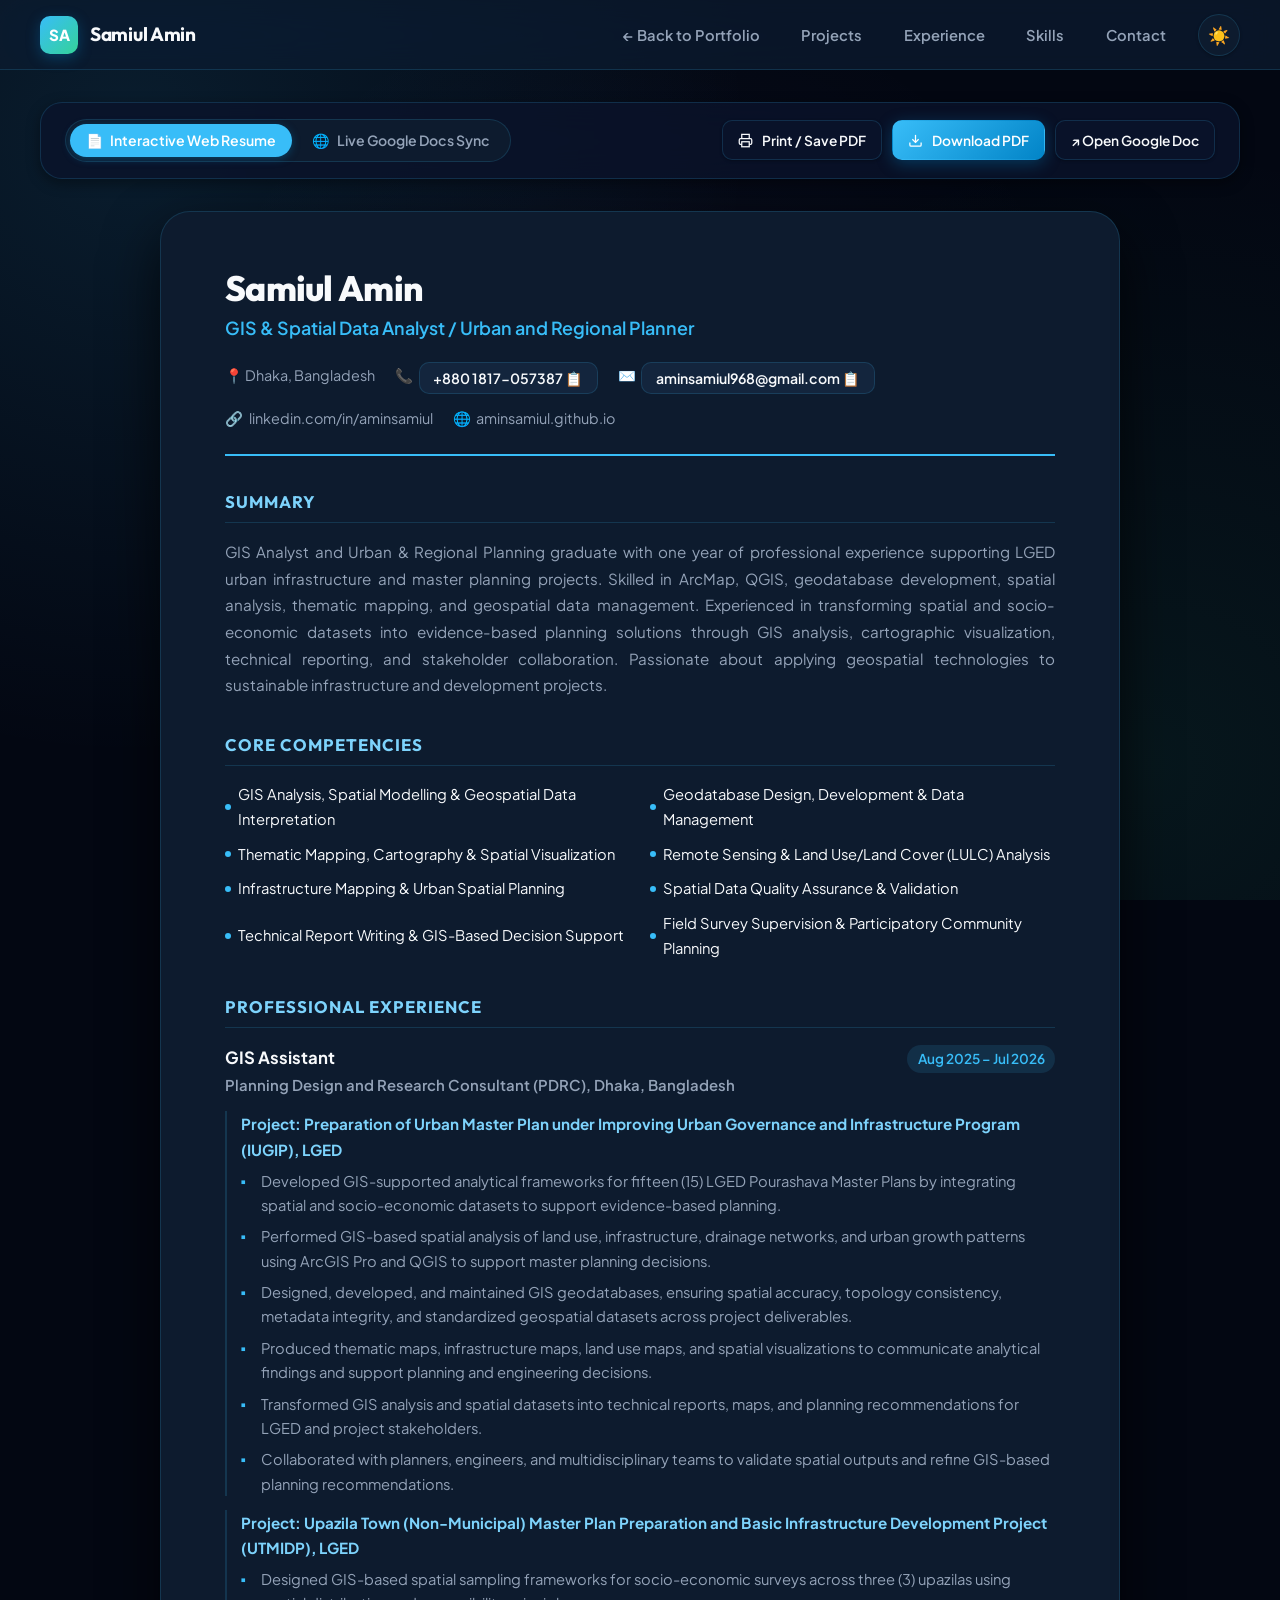
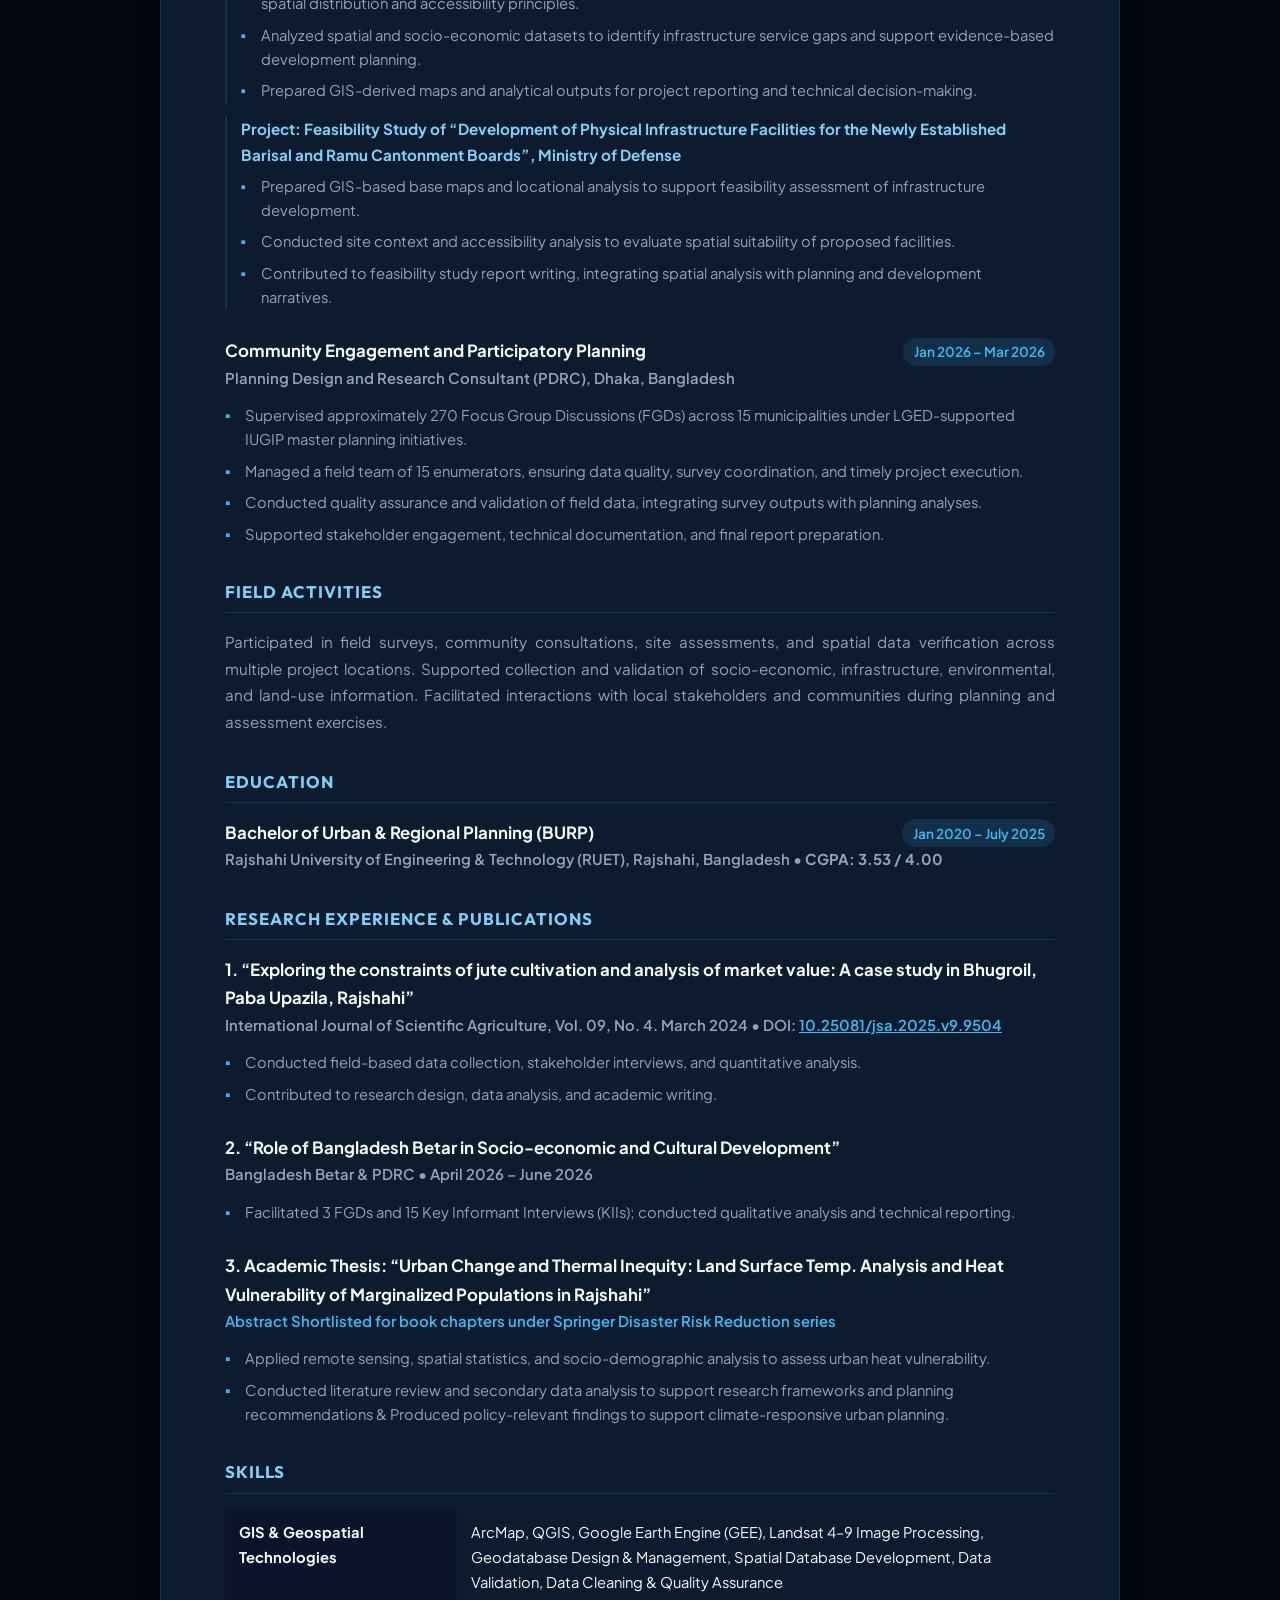
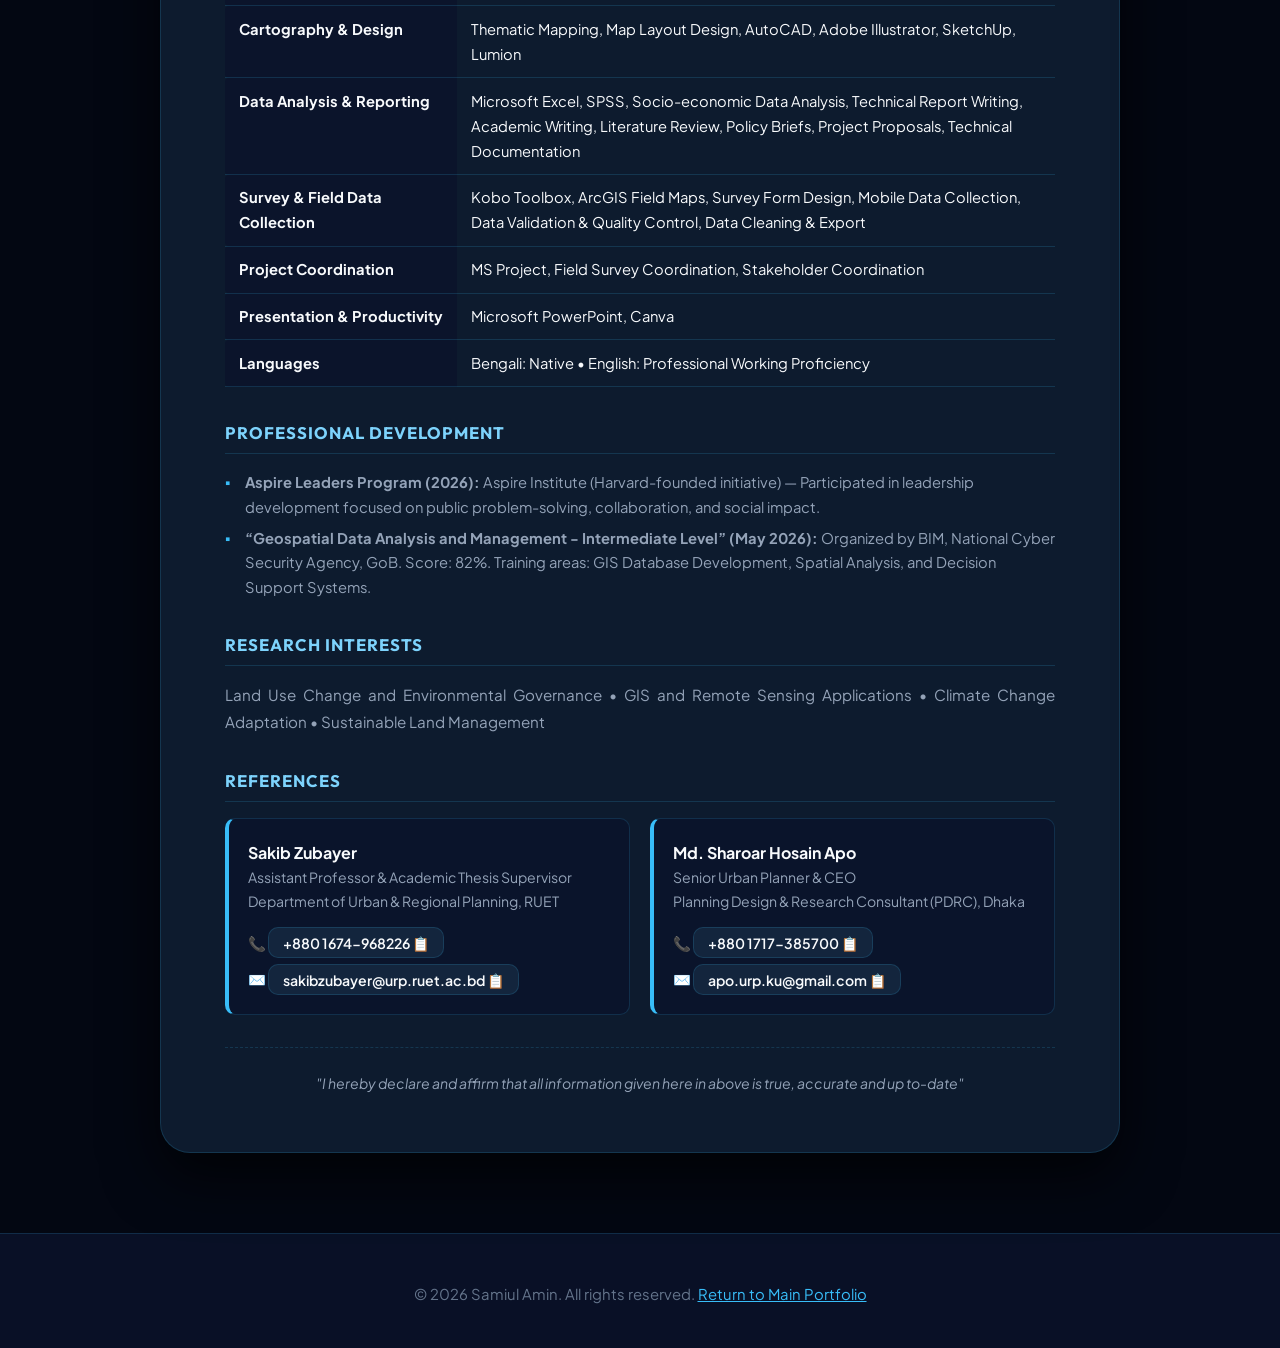
==== commit 9d4923ec: "feat: make profile photo circular, set dark mode as default, and remove fixed bottom dock - Styled h" ====
--- a/cv/index.html
+++ b/cv/index.html
@@ -359,7 +359,7 @@
   </style>
   <script defer src="../script.js"></script>
 </head>
-<body>
+<body class="theme-dark">
   <div class="scroll-progress" id="scroll-progress" aria-hidden="true"></div>
 
   <header class="site-header no-print">
--- a/style.css
+++ b/style.css
@@ -1,73 +1,104 @@
 /* ==========================================================================
-   Samiul Amin Portfolio - Ultra Professional Design System
-   GIS Analyst | Urban & Regional Planner | Researcher
+   SAMIUL AMIN - AWARD-WINNING PORTFOLIO DESIGN SYSTEM
+   GIS & Spatial Data Analyst | Urban & Regional Planner
    ========================================================================== */
 
 :root {
   color-scheme: light;
+  
+  /* Color Palette - Light Mode */
   --bg: #f8fafc;
-  --bg-gradient: radial-gradient(circle at 15% 15%, rgba(2, 132, 199, 0.08), transparent 45%),
-                 radial-gradient(circle at 85% 85%, rgba(16, 185, 129, 0.06), transparent 45%),
-                 #f8fafc;
+  --bg-subtle: #f1f5f9;
   --surface: rgba(255, 255, 255, 0.85);
   --surface-strong: #ffffff;
   --surface-hover: #f1f5f9;
+  --surface-glass: rgba(255, 255, 255, 0.7);
+  --surface-glass-border: rgba(2, 132, 199, 0.14);
+  
   --text: #0f172a;
   --text-muted: #475569;
   --text-dim: #64748b;
+  
   --primary: #0284c7;
   --primary-glow: #38bdf8;
   --primary-dark: #0369a1;
   --primary-bg-light: rgba(2, 132, 199, 0.08);
+  --primary-border: rgba(2, 132, 199, 0.2);
+  
   --accent: #10b981;
   --accent-glow: #34d399;
-  --accent-bg-light: rgba(16, 185, 129, 0.08);
-  --border: rgba(2, 132, 199, 0.15);
-  --border-strong: rgba(2, 132, 199, 0.3);
-  --shadow-sm: 0 4px 12px rgba(15, 23, 42, 0.05);
+  --accent-bg-light: rgba(16, 185, 129, 0.09);
+  --accent-border: rgba(16, 185, 129, 0.25);
+  
+  --tertiary: #6366f1;
+  --tertiary-bg-light: rgba(99, 102, 241, 0.08);
+
+  --border: rgba(2, 132, 199, 0.12);
+  --border-strong: rgba(2, 132, 199, 0.28);
+  
+  --shadow-xs: 0 1px 3px rgba(15, 23, 42, 0.04);
+  --shadow-sm: 0 4px 12px rgba(15, 23, 42, 0.06);
   --shadow-md: 0 12px 28px rgba(15, 23, 42, 0.08);
-  --shadow-lg: 0 24px 50px rgba(15, 23, 42, 0.12);
-  --shadow-glow: 0 0 25px rgba(2, 132, 199, 0.25);
-  --radius-sm: 8px;
-  --radius-md: 14px;
-  --radius-lg: 20px;
-  --radius-xl: 28px;
-  --font-heading: 'Outfit', -apple-system, BlinkMacSystemFont, sans-serif;
-  --font-body: 'Plus Jakarta Sans', -apple-system, BlinkMacSystemFont, sans-serif;
+  --shadow-lg: 0 20px 48px rgba(15, 23, 42, 0.12);
+  --shadow-glow: 0 0 25px rgba(2, 132, 199, 0.22);
+
+  --radius-xs: 6px;
+  --radius-sm: 10px;
+  --radius-md: 16px;
+  --radius-lg: 22px;
+  --radius-xl: 30px;
+  --radius-full: 9999px;
+
+  --font-heading: 'Outfit', -apple-system, BlinkMacSystemFont, 'Segoe UI', Roboto, sans-serif;
+  --font-body: 'Plus Jakarta Sans', -apple-system, BlinkMacSystemFont, 'Segoe UI', Roboto, sans-serif;
+  --font-mono: 'Space Grotesk', ui-monospace, SFMono-Regular, monospace;
 }
 
 body.theme-dark {
   color-scheme: dark;
-  --bg: #060b14;
-  --bg-gradient: radial-gradient(circle at 15% 15%, rgba(56, 189, 248, 0.12), transparent 45%),
-                 radial-gradient(circle at 85% 85%, rgba(52, 211, 153, 0.08), transparent 45%),
-                 #060b14;
-  --surface: rgba(13, 22, 38, 0.85);
+  
+  /* Color Palette - Dark Mode */
+  --bg: #030712;
+  --bg-subtle: #0b1329;
+  --surface: rgba(11, 19, 43, 0.8);
   --surface-strong: #0d1b2e;
   --surface-hover: #13253d;
+  --surface-glass: rgba(13, 27, 46, 0.75);
+  --surface-glass-border: rgba(56, 189, 248, 0.18);
+  
   --text: #f8fafc;
   --text-muted: #94a3b8;
   --text-dim: #64748b;
+  
   --primary: #38bdf8;
   --primary-glow: #7dd3fc;
   --primary-dark: #0284c7;
   --primary-bg-light: rgba(56, 189, 248, 0.12);
+  --primary-border: rgba(56, 189, 248, 0.25);
+  
   --accent: #34d399;
   --accent-glow: #6ee7b7;
   --accent-bg-light: rgba(52, 211, 153, 0.12);
-  --border: rgba(56, 189, 248, 0.18);
+  --accent-border: rgba(52, 211, 153, 0.28);
+  
+  --tertiary: #818cf8;
+  --tertiary-bg-light: rgba(129, 140, 248, 0.12);
+
+  --border: rgba(56, 189, 248, 0.16);
   --border-strong: rgba(56, 189, 248, 0.35);
-  --shadow-sm: 0 4px 12px rgba(0, 0, 0, 0.3);
-  --shadow-md: 0 12px 28px rgba(0, 0, 0, 0.45);
-  --shadow-lg: 0 24px 50px rgba(0, 0, 0, 0.6);
-  --shadow-glow: 0 0 30px rgba(56, 189, 248, 0.25);
-}
-
-/* ==========================================================================
-   Reset & Base Styles
-   ========================================================================== */
-
-* {
+  
+  --shadow-xs: 0 1px 3px rgba(0, 0, 0, 0.3);
+  --shadow-sm: 0 4px 14px rgba(0, 0, 0, 0.4);
+  --shadow-md: 0 12px 30px rgba(0, 0, 0, 0.55);
+  --shadow-lg: 0 24px 55px rgba(0, 0, 0, 0.7);
+  --shadow-glow: 0 0 35px rgba(56, 189, 248, 0.25);
+}
+
+/* ==========================================================================
+   CSS Reset & Base Typography
+   ========================================================================== */
+
+*, *::before, *::after {
   box-sizing: border-box;
   margin: 0;
   padding: 0;
@@ -76,22 +107,36 @@
 html {
   scroll-behavior: smooth;
   font-size: 16px;
+  text-rendering: optimizeLegibility;
+  -webkit-font-smoothing: antialiased;
 }
 
 body {
   font-family: var(--font-body);
   line-height: 1.7;
   color: var(--text);
-  background: var(--bg-gradient);
+  background-color: var(--bg);
+  background-image: 
+    radial-gradient(circle at 10% 15%, rgba(2, 132, 199, 0.08) 0%, transparent 45%),
+    radial-gradient(circle at 90% 85%, rgba(16, 185, 129, 0.07) 0%, transparent 45%),
+    radial-gradient(circle at 50% 50%, rgba(99, 102, 241, 0.04) 0%, transparent 60%);
   background-attachment: fixed;
-  transition: background 0.3s ease, color 0.3s ease;
+  transition: background-color 0.3s cubic-bezier(0.16, 1, 0.3, 1), color 0.3s cubic-bezier(0.16, 1, 0.3, 1);
   overflow-x: hidden;
-  -webkit-font-smoothing: antialiased;
-}
-
-h1, h2, h3, h4, h5, h6, .logo, .section-title, .stat-number {
+  position: relative;
+}
+
+body.theme-dark {
+  background-image: 
+    radial-gradient(circle at 10% 15%, rgba(56, 189, 248, 0.12) 0%, transparent 45%),
+    radial-gradient(circle at 90% 85%, rgba(52, 211, 153, 0.08) 0%, transparent 45%),
+    radial-gradient(circle at 50% 50%, rgba(129, 140, 248, 0.05) 0%, transparent 60%);
+}
+
+h1, h2, h3, h4, h5, h6, .logo-text, .section-title, .stat-number {
   font-family: var(--font-heading);
-  letter-spacing: -0.01em;
+  letter-spacing: -0.015em;
+  font-weight: 700;
 }
 
 img {
@@ -103,52 +148,56 @@
 a {
   color: inherit;
   text-decoration: none;
+  transition: color 0.2s ease, opacity 0.2s ease;
 }
 
 button {
   font-family: inherit;
+  outline: none;
 }
 
 .container {
-  width: min(1180px, calc(100% - 2.5rem));
+  width: min(1200px, calc(100% - 2.5rem));
   margin: 0 auto;
 }
 
 section[id] {
-  scroll-margin-top: 85px;
-}
-
-/* ==========================================================================
-   Scroll Progress Bar
+  scroll-margin-top: 90px;
+}
+
+/* Custom Selection Highlight */
+::selection {
+  background: var(--primary-bg-light);
+  color: var(--primary);
+}
+
+/* ==========================================================================
+   Scroll Progress Indicator
    ========================================================================== */
 
 .scroll-progress {
   position: fixed;
   inset: 0 0 auto 0;
-  height: 3.5px;
-  background: linear-gradient(90deg, var(--primary), var(--accent));
+  height: 3px;
+  background: linear-gradient(90deg, var(--primary), var(--accent), var(--tertiary));
   transform-origin: left;
   transform: scaleX(0);
   z-index: 1200;
 }
 
 /* ==========================================================================
-   Header & Navigation
+   Navigation Bar
    ========================================================================== */
 
 .site-header {
   position: sticky;
   top: 0;
   z-index: 1000;
-  backdrop-filter: blur(20px);
-  -webkit-backdrop-filter: blur(20px);
-  background: rgba(248, 250, 252, 0.82);
+  backdrop-filter: blur(20px) saturate(180%);
+  -webkit-backdrop-filter: blur(20px) saturate(180%);
+  background: var(--surface-glass);
   border-bottom: 1px solid var(--border);
-  transition: background 0.3s ease, border 0.3s ease;
-}
-
-body.theme-dark .site-header {
-  background: rgba(6, 11, 20, 0.85);
+  transition: all 0.3s ease;
 }
 
 .navbar {
@@ -156,35 +205,41 @@
   align-items: center;
   justify-content: space-between;
   padding: 0.85rem 0;
-  gap: 1rem;
-  min-height: 64px;
+  gap: 1.25rem;
+  min-height: 68px;
 }
 
 .logo {
   font-weight: 800;
   display: flex;
   align-items: center;
-  gap: 0.65rem;
-  font-size: 1.18rem;
-  color: var(--text);
+  gap: 0.75rem;
+  font-size: 1.2rem;
+  color: var(--text);
+  text-decoration: none;
 }
 
 .logo-mark {
   background: linear-gradient(135deg, var(--primary), var(--accent));
   color: #ffffff;
-  width: 36px;
-  height: 36px;
-  border-radius: 10px;
+  width: 38px;
+  height: 38px;
+  border-radius: var(--radius-sm);
   display: grid;
   place-items: center;
   font-size: 0.95rem;
   font-weight: 800;
-  box-shadow: 0 4px 12px rgba(2, 132, 199, 0.35);
+  box-shadow: 0 4px 14px rgba(2, 132, 199, 0.35);
+  transition: transform 0.3s ease;
+}
+
+.logo:hover .logo-mark {
+  transform: rotate(-6deg) scale(1.08);
 }
 
 .nav-links {
   display: flex;
-  gap: 1.25rem;
+  gap: 1.1rem;
   list-style: none;
   align-items: center;
   margin-left: auto;
@@ -193,10 +248,11 @@
 .nav-links a {
   font-weight: 600;
   color: var(--text-muted);
+  font-size: 0.92rem;
+  padding: 0.45rem 0.75rem;
+  border-radius: var(--radius-sm);
   transition: all 0.2s ease;
-  font-size: 0.92rem;
-  padding: 0.4rem 0.6rem;
-  border-radius: var(--radius-sm);
+  position: relative;
 }
 
 .nav-links a:hover,
@@ -208,14 +264,19 @@
 .nav-cv-pill {
   background: linear-gradient(135deg, var(--primary), var(--primary-dark)) !important;
   color: #ffffff !important;
-  padding: 0.45rem 1.1rem !important;
-  border-radius: 999px !important;
-  box-shadow: 0 2px 10px rgba(2, 132, 199, 0.3) !important;
+  padding: 0.5rem 1.2rem !important;
+  border-radius: var(--radius-full) !important;
+  box-shadow: 0 4px 14px rgba(2, 132, 199, 0.35) !important;
+  font-weight: 700 !important;
+  display: inline-flex;
+  align-items: center;
+  gap: 0.4rem;
+  transition: transform 0.2s ease, box-shadow 0.2s ease !important;
 }
 
 .nav-cv-pill:hover {
-  transform: translateY(-1px);
-  box-shadow: 0 4px 14px rgba(2, 132, 199, 0.45) !important;
+  transform: translateY(-2px);
+  box-shadow: 0 8px 20px rgba(2, 132, 199, 0.5) !important;
 }
 
 .nav-controls {
@@ -229,20 +290,22 @@
   border: 1px solid var(--border);
   background: var(--surface-strong);
   color: var(--text);
-  border-radius: 999px;
-  width: 40px;
-  height: 40px;
+  border-radius: var(--radius-full);
+  width: 42px;
+  height: 42px;
   display: grid;
   place-items: center;
-  box-shadow: var(--shadow-sm);
+  box-shadow: var(--shadow-xs);
   cursor: pointer;
   transition: all 0.2s ease;
+  font-size: 1.1rem;
 }
 
 .theme-toggle:hover,
 .menu-toggle:hover {
-  transform: scale(1.06);
+  transform: scale(1.08);
   border-color: var(--primary);
+  box-shadow: var(--shadow-sm);
 }
 
 .menu-toggle {
@@ -251,20 +314,20 @@
 
 .menu-toggle span {
   display: block;
-  width: 18px;
+  width: 20px;
   height: 2px;
   background: currentColor;
-  margin: 2px 0;
+  margin: 2.5px 0;
   transition: all 0.25s ease;
 }
 
 /* ==========================================================================
-   Hero Section
+   Hero Section & Canvas
    ========================================================================== */
 
 .hero {
   position: relative;
-  padding: 5rem 0 4.5rem;
+  padding: 5.5rem 0 4.5rem;
   overflow: hidden;
 }
 
@@ -275,14 +338,14 @@
   height: 100%;
   pointer-events: none;
   z-index: 1;
-  opacity: 0.6;
+  opacity: 0.7;
 }
 
 .hero-inner {
   position: relative;
   z-index: 2;
   display: grid;
-  grid-template-columns: 1.15fr 0.95fr;
+  grid-template-columns: 1.15fr 0.9fr;
   gap: 3.5rem;
   align-items: center;
 }
@@ -290,22 +353,23 @@
 .hero-content {
   display: flex;
   flex-direction: column;
-  gap: 1.25rem;
+  gap: 1.35rem;
 }
 
 .status-badge {
   display: inline-flex;
   align-items: center;
-  gap: 0.5rem;
-  padding: 0.35rem 0.9rem;
+  gap: 0.55rem;
+  padding: 0.4rem 1rem;
   background: var(--surface);
   border: 1px solid var(--border);
-  border-radius: 999px;
+  border-radius: var(--radius-full);
   font-size: 0.85rem;
   font-weight: 600;
   color: var(--text-muted);
-  box-shadow: var(--shadow-sm);
+  box-shadow: var(--shadow-xs);
   width: fit-content;
+  backdrop-filter: blur(12px);
 }
 
 .pulse-dot {
@@ -318,26 +382,21 @@
 }
 
 @keyframes pulseGlow {
-  0% {
-    box-shadow: 0 0 0 0 rgba(16, 185, 129, 0.6);
-  }
-  70% {
-    box-shadow: 0 0 0 8px rgba(16, 185, 129, 0);
-  }
-  100% {
-    box-shadow: 0 0 0 0 rgba(16, 185, 129, 0);
-  }
+  0% { box-shadow: 0 0 0 0 rgba(16, 185, 129, 0.7); }
+  70% { box-shadow: 0 0 0 10px rgba(16, 185, 129, 0); }
+  100% { box-shadow: 0 0 0 0 rgba(16, 185, 129, 0); }
 }
 
 .hero-title {
-  font-size: clamp(2.3rem, 4vw, 3.4rem);
+  font-size: clamp(2.4rem, 4.2vw, 3.6rem);
   font-weight: 800;
-  line-height: 1.15;
-  color: var(--text);
+  line-height: 1.12;
+  color: var(--text);
+  letter-spacing: -0.025em;
 }
 
 .hero-title-highlight {
-  background: linear-gradient(135deg, var(--primary), var(--accent));
+  background: linear-gradient(135deg, var(--primary) 0%, var(--accent) 50%, var(--tertiary) 100%);
   -webkit-background-clip: text;
   -webkit-text-fill-color: transparent;
   display: inline-block;
@@ -346,7 +405,7 @@
 .hero-subtitle {
   font-size: 1.12rem;
   color: var(--text-muted);
-  line-height: 1.7;
+  line-height: 1.75;
 }
 
 .hero-actions {
@@ -360,13 +419,13 @@
   display: inline-flex;
   align-items: center;
   justify-content: center;
-  gap: 0.5rem;
-  padding: 0.75rem 1.45rem;
+  gap: 0.55rem;
+  padding: 0.78rem 1.5rem;
   border-radius: var(--radius-md);
   font-size: 0.95rem;
   font-weight: 600;
   cursor: pointer;
-  transition: all 0.25s ease;
+  transition: all 0.25s cubic-bezier(0.16, 1, 0.3, 1);
   border: 1px solid transparent;
   text-decoration: none;
 }
@@ -374,30 +433,32 @@
 .btn-primary {
   background: linear-gradient(135deg, var(--primary), var(--primary-dark));
   color: #ffffff;
-  box-shadow: 0 4px 15px rgba(2, 132, 199, 0.35);
+  box-shadow: 0 4px 16px rgba(2, 132, 199, 0.35);
 }
 
 .btn-primary:hover {
   transform: translateY(-2px);
-  box-shadow: 0 8px 22px rgba(2, 132, 199, 0.45);
+  box-shadow: 0 8px 24px rgba(2, 132, 199, 0.48);
 }
 
 .btn-secondary {
   background: var(--surface);
   color: var(--text);
   border-color: var(--border);
-  box-shadow: var(--shadow-sm);
+  box-shadow: var(--shadow-xs);
+  backdrop-filter: blur(12px);
 }
 
 .btn-secondary:hover {
   background: var(--surface-hover);
   border-color: var(--primary);
   transform: translateY(-2px);
+  box-shadow: var(--shadow-sm);
 }
 
 .btn-sm {
-  padding: 0.45rem 0.9rem;
-  font-size: 0.85rem;
+  padding: 0.45rem 0.95rem;
+  font-size: 0.86rem;
   border-radius: var(--radius-sm);
 }
 
@@ -412,9 +473,9 @@
 .social-chip {
   display: inline-flex;
   align-items: center;
-  gap: 0.4rem;
-  padding: 0.4rem 0.85rem;
-  border-radius: 999px;
+  gap: 0.45rem;
+  padding: 0.42rem 0.9rem;
+  border-radius: var(--radius-full);
   background: var(--surface);
   border: 1px solid var(--border);
   font-size: 0.85rem;
@@ -422,15 +483,17 @@
   color: var(--text-muted);
   transition: all 0.2s ease;
   cursor: pointer;
+  backdrop-filter: blur(8px);
 }
 
 .social-chip:hover {
   border-color: var(--primary);
   color: var(--primary);
-  transform: translateY(-1px);
-}
-
-/* Hero Portrait Card */
+  transform: translateY(-1.5px);
+  box-shadow: var(--shadow-xs);
+}
+
+/* Hero Portrait Visual Card - 100% Circle */
 .hero-visual {
   display: flex;
   justify-content: center;
@@ -439,41 +502,71 @@
 
 .portrait-wrapper {
   position: relative;
-  width: min(380px, 100%);
-  border-radius: var(--radius-xl);
-  padding: 12px;
-  background: linear-gradient(135deg, rgba(2, 132, 199, 0.3), rgba(16, 185, 129, 0.2));
-  box-shadow: var(--shadow-lg);
+  width: min(350px, 85vw);
+  aspect-ratio: 1 / 1;
+  border-radius: 50%;
+  padding: 10px;
+  background: linear-gradient(135deg, var(--primary), var(--accent), var(--tertiary));
+  box-shadow: var(--shadow-lg), 0 0 35px rgba(56, 189, 248, 0.25);
+  transition: transform 0.4s cubic-bezier(0.16, 1, 0.3, 1), box-shadow 0.4s ease;
+}
+
+.portrait-wrapper:hover {
+  transform: scale(1.02);
+  box-shadow: var(--shadow-lg), 0 0 45px rgba(56, 189, 248, 0.4);
 }
 
 .portrait-card {
   position: relative;
-  border-radius: calc(var(--radius-xl) - 6px);
+  border-radius: 50%;
   overflow: hidden;
   background: var(--surface-strong);
+  width: 100%;
+  height: 100%;
   aspect-ratio: 1 / 1;
 }
 
 .portrait-img {
   width: 100%;
   height: 100%;
+  border-radius: 50%;
   object-fit: cover;
-  transition: transform 0.4s ease;
+  transition: transform 0.5s cubic-bezier(0.16, 1, 0.3, 1);
 }
 
 .portrait-wrapper:hover .portrait-img {
-  transform: scale(1.03);
+  transform: scale(1.05);
+}
+
+.floating-coords-badge {
+  position: absolute;
+  top: 6px;
+  right: 6px;
+  background: var(--surface-strong);
+  border: 1px solid var(--border);
+  padding: 0.35rem 0.85rem;
+  border-radius: var(--radius-full);
+  box-shadow: var(--shadow-md);
+  font-family: var(--font-mono);
+  font-size: 0.78rem;
+  font-weight: 600;
+  color: var(--primary);
+  display: flex;
+  align-items: center;
+  gap: 0.35rem;
+  z-index: 3;
+  backdrop-filter: blur(10px);
 }
 
 .floating-stat-badge {
   position: absolute;
-  bottom: -15px;
+  bottom: -12px;
   left: 50%;
   transform: translateX(-50%);
   background: var(--surface-strong);
   border: 1px solid var(--border);
-  padding: 0.6rem 1.25rem;
-  border-radius: 999px;
+  padding: 0.6rem 1.3rem;
+  border-radius: var(--radius-full);
   box-shadow: var(--shadow-md);
   display: flex;
   align-items: center;
@@ -483,6 +576,7 @@
   font-weight: 700;
   color: var(--text);
   z-index: 3;
+  backdrop-filter: blur(10px);
 }
 
 .floating-stat-badge span.accent-text {
@@ -490,65 +584,174 @@
 }
 
 /* ==========================================================================
-   Key Metrics Banner
+   Key Metrics Section
    ========================================================================== */
 
 .metrics-section {
-  padding: 2rem 0;
+  padding: 2.5rem 0;
   position: relative;
   z-index: 2;
 }
 
 .metrics-grid {
   display: grid;
-  grid-template-columns: repeat(auto-fit, minmax(220px, 1fr));
-  gap: 1.25rem;
+  grid-template-columns: repeat(auto-fit, minmax(min(100%, 200px), 1fr));
+  gap: 1.35rem;
 }
 
 .metric-card {
   background: var(--surface);
   border: 1px solid var(--border);
-  padding: 1.5rem;
+  padding: 1.65rem;
   border-radius: var(--radius-lg);
-  box-shadow: var(--shadow-sm);
+  box-shadow: var(--shadow-xs);
   display: flex;
   flex-direction: column;
   align-items: flex-start;
   transition: all 0.25s ease;
-  backdrop-filter: blur(12px);
+  backdrop-filter: blur(16px);
+  position: relative;
+  overflow: hidden;
+}
+
+.metric-card::before {
+  content: "";
+  position: absolute;
+  top: 0;
+  left: 0;
+  width: 4px;
+  height: 100%;
+  background: linear-gradient(180deg, var(--primary), var(--accent));
+  opacity: 0;
+  transition: opacity 0.25s ease;
 }
 
 .metric-card:hover {
-  transform: translateY(-3px);
+  transform: translateY(-4px);
   border-color: var(--primary);
   box-shadow: var(--shadow-md);
 }
 
+.metric-card:hover::before {
+  opacity: 1;
+}
+
 .metric-icon {
-  font-size: 1.6rem;
-  margin-bottom: 0.5rem;
-}
-
-.metric-number {
-  font-size: 2.2rem;
+  font-size: 1.7rem;
+  margin-bottom: 0.6rem;
+}
+
+.stat-number {
+  font-size: 2.35rem;
   font-weight: 800;
   color: var(--text);
   line-height: 1.1;
 }
 
 .metric-label {
-  font-size: 0.9rem;
+  font-size: 0.92rem;
   color: var(--text-muted);
-  margin-top: 0.25rem;
+  margin-top: 0.35rem;
   font-weight: 500;
 }
 
 /* ==========================================================================
-   Section Layouts
+   Interactive GIS Layer Visualizer Widget
+   ========================================================================== */
+
+.gis-visualizer-card {
+  background: var(--surface);
+  border: 1px solid var(--border);
+  border-radius: var(--radius-xl);
+  padding: 2rem;
+  margin: 3rem 0 1rem;
+  box-shadow: var(--shadow-sm);
+  backdrop-filter: blur(16px);
+}
+
+.gis-visualizer-header {
+  display: flex;
+  justify-content: space-between;
+  align-items: center;
+  flex-wrap: wrap;
+  gap: 1rem;
+  margin-bottom: 1.5rem;
+  border-bottom: 1px solid var(--border);
+  padding-bottom: 1rem;
+}
+
+.gis-layer-buttons {
+  display: flex;
+  flex-wrap: wrap;
+  gap: 0.6rem;
+}
+
+.gis-layer-btn {
+  background: var(--surface-strong);
+  border: 1px solid var(--border);
+  padding: 0.45rem 1rem;
+  border-radius: var(--radius-full);
+  font-size: 0.86rem;
+  font-weight: 600;
+  color: var(--text-muted);
+  cursor: pointer;
+  transition: all 0.2s ease;
+  display: inline-flex;
+  align-items: center;
+  gap: 0.4rem;
+}
+
+.gis-layer-btn.active {
+  background: var(--primary);
+  color: #ffffff;
+  border-color: var(--primary);
+  box-shadow: 0 2px 10px rgba(2, 132, 199, 0.35);
+}
+
+.gis-canvas-view {
+  width: 100%;
+  height: 280px;
+  border-radius: var(--radius-md);
+  background: var(--surface-strong);
+  border: 1px solid var(--border);
+  position: relative;
+  overflow: hidden;
+  display: flex;
+  align-items: center;
+  justify-content: center;
+}
+
+.gis-svg-layer {
+  position: absolute;
+  inset: 0;
+  width: 100%;
+  height: 100%;
+  transition: opacity 0.4s ease, transform 0.4s ease;
+}
+
+.gis-layer-info-box {
+  position: absolute;
+  bottom: 1rem;
+  left: 1rem;
+  right: 1rem;
+  background: var(--surface-glass);
+  backdrop-filter: blur(12px);
+  border: 1px solid var(--border);
+  padding: 0.75rem 1.25rem;
+  border-radius: var(--radius-sm);
+  font-size: 0.88rem;
+  color: var(--text);
+  display: flex;
+  justify-content: space-between;
+  align-items: center;
+}
+
+/* ==========================================================================
+   Section Global Styling
    ========================================================================== */
 
 .section {
-  padding: 5rem 0;
+  padding: 5.5rem 0;
   position: relative;
 }
 
@@ -560,57 +763,61 @@
 
 .section-header {
   text-align: center;
-  max-width: 680px;
-  margin: 0 auto 3rem;
+  max-width: 720px;
+  margin: 0 auto 3.25rem;
 }
 
 .section-tag {
   display: inline-block;
-  padding: 0.25rem 0.8rem;
+  padding: 0.3rem 0.9rem;
   background: var(--primary-bg-light);
   color: var(--primary);
-  border-radius: 999px;
+  border: 1px solid var(--primary-border);
+  border-radius: var(--radius-full);
   font-size: 0.82rem;
   font-weight: 700;
   text-transform: uppercase;
   letter-spacing: 0.06em;
-  margin-bottom: 0.75rem;
+  margin-bottom: 0.85rem;
 }
 
 .section-title {
-  font-size: clamp(1.8rem, 3vw, 2.5rem);
+  font-size: clamp(1.9rem, 3.2vw, 2.6rem);
   font-weight: 800;
   color: var(--text);
-  line-height: 1.25;
+  line-height: 1.22;
+  letter-spacing: -0.02em;
 }
 
 .section-desc {
-  font-size: 1.02rem;
+  font-size: 1.05rem;
   color: var(--text-muted);
-  margin-top: 0.75rem;
-}
-
-/* ==========================================================================
-   About & Core Competencies
+  margin-top: 0.85rem;
+  line-height: 1.7;
+}
+
+/* ==========================================================================
+   About & Core Competencies Grid
    ========================================================================== */
 
 .about-grid {
   display: grid;
-  grid-template-columns: 1.1fr 0.9fr;
-  gap: 3rem;
+  grid-template-columns: 1.05fr 0.95fr;
+  gap: 3.5rem;
   align-items: start;
 }
 
 .about-text p {
   color: var(--text-muted);
   font-size: 1.02rem;
-  margin-bottom: 1.2rem;
+  margin-bottom: 1.25rem;
   text-align: justify;
+  line-height: 1.8;
 }
 
 .competencies-grid {
   display: grid;
-  grid-template-columns: repeat(auto-fit, minmax(260px, 1fr));
+  grid-template-columns: repeat(auto-fit, minmax(min(100%, 240px), 1fr));
   gap: 1rem;
 }
 
@@ -618,7 +825,7 @@
   background: var(--surface);
   border: 1px solid var(--border);
   border-radius: var(--radius-md);
-  padding: 1.25rem;
+  padding: 1.35rem;
   display: flex;
   gap: 1rem;
   align-items: flex-start;
@@ -626,17 +833,17 @@
 }
 
 .competency-card:hover {
-  transform: translateY(-2px);
+  transform: translateY(-3px);
   border-color: var(--primary);
   box-shadow: var(--shadow-sm);
 }
 
 .competency-icon {
-  font-size: 1.4rem;
+  font-size: 1.45rem;
   background: var(--primary-bg-light);
   color: var(--primary);
-  width: 42px;
-  height: 42px;
+  width: 44px;
+  height: 44px;
   border-radius: var(--radius-sm);
   display: grid;
   place-items: center;
@@ -647,37 +854,38 @@
   font-size: 0.98rem;
   font-weight: 700;
   color: var(--text);
-  margin-bottom: 0.2rem;
+  margin-bottom: 0.25rem;
 }
 
 .competency-desc {
-  font-size: 0.85rem;
+  font-size: 0.86rem;
   color: var(--text-muted);
   line-height: 1.5;
 }
 
 /* ==========================================================================
-   Featured Projects (Interactive Grid & Filters)
+   Featured Projects (Interactive Grid & Filter)
    ========================================================================== */
 
 .project-filter-bar {
   display: flex;
   flex-wrap: wrap;
   justify-content: center;
-  gap: 0.6rem;
-  margin-bottom: 2.5rem;
+  gap: 0.65rem;
+  margin-bottom: 2.75rem;
 }
 
 .filter-btn {
   background: var(--surface);
   border: 1px solid var(--border);
   color: var(--text-muted);
-  padding: 0.45rem 1.1rem;
-  border-radius: 999px;
+  padding: 0.5rem 1.2rem;
+  border-radius: var(--radius-full);
   font-size: 0.88rem;
   font-weight: 600;
   cursor: pointer;
-  transition: all 0.2s ease;
+  transition: all 0.2s cubic-bezier(0.16, 1, 0.3, 1);
+  backdrop-filter: blur(8px);
 }
 
 .filter-btn:hover,
@@ -685,83 +893,85 @@
   background: var(--primary);
   color: #ffffff;
   border-color: var(--primary);
-  box-shadow: 0 2px 10px rgba(2, 132, 199, 0.35);
+  box-shadow: 0 3px 12px rgba(2, 132, 199, 0.35);
+  transform: translateY(-1px);
 }
 
 .projects-grid {
   display: grid;
-  grid-template-columns: repeat(auto-fill, minmax(340px, 1fr));
-  gap: 1.75rem;
+  grid-template-columns: repeat(auto-fill, minmax(min(100%, 300px), 1fr));
+  gap: 1.85rem;
 }
 
 .project-card {
   background: var(--surface);
   border: 1px solid var(--border);
   border-radius: var(--radius-lg);
-  padding: 1.75rem;
+  padding: 1.85rem;
   display: flex;
   flex-direction: column;
   justify-content: space-between;
-  box-shadow: var(--shadow-sm);
-  transition: all 0.3s ease;
+  box-shadow: var(--shadow-xs);
+  transition: all 0.3s cubic-bezier(0.16, 1, 0.3, 1);
   position: relative;
   overflow: hidden;
 }
 
 .project-card:hover {
-  transform: translateY(-4px);
+  transform: translateY(-5px);
   border-color: var(--primary);
   box-shadow: var(--shadow-md);
 }
 
 .project-tag-pill {
   align-self: flex-start;
-  padding: 0.25rem 0.75rem;
-  border-radius: 999px;
+  padding: 0.25rem 0.8rem;
+  border-radius: var(--radius-full);
   background: var(--primary-bg-light);
   color: var(--primary);
+  border: 1px solid var(--primary-border);
   font-size: 0.78rem;
   font-weight: 700;
   text-transform: uppercase;
   letter-spacing: 0.05em;
-  margin-bottom: 0.85rem;
+  margin-bottom: 0.95rem;
 }
 
 .project-title {
-  font-size: 1.22rem;
+  font-size: 1.24rem;
   font-weight: 700;
   color: var(--text);
-  margin-bottom: 0.5rem;
+  margin-bottom: 0.6rem;
   line-height: 1.35;
 }
 
 .project-desc {
-  font-size: 0.92rem;
+  font-size: 0.93rem;
   color: var(--text-muted);
   line-height: 1.65;
-  margin-bottom: 1.25rem;
+  margin-bottom: 1.35rem;
 }
 
 .project-tech-stack {
   display: flex;
   flex-wrap: wrap;
-  gap: 0.4rem;
-  margin-bottom: 1.25rem;
+  gap: 0.45rem;
+  margin-bottom: 1.35rem;
 }
 
 .tech-tag {
   background: var(--surface-hover);
   border: 1px solid var(--border);
   color: var(--text-dim);
-  font-size: 0.78rem;
-  padding: 0.2rem 0.55rem;
-  border-radius: var(--radius-sm);
-  font-weight: 500;
+  font-size: 0.8rem;
+  padding: 0.22rem 0.6rem;
+  border-radius: var(--radius-xs);
+  font-weight: 600;
 }
 
 .project-footer {
   border-top: 1px solid var(--border);
-  padding-top: 1rem;
+  padding-top: 1.1rem;
   display: flex;
   align-items: center;
   justify-content: space-between;
@@ -771,18 +981,18 @@
   background: transparent;
   border: none;
   color: var(--primary);
-  font-weight: 600;
-  font-size: 0.88rem;
+  font-weight: 700;
+  font-size: 0.9rem;
   display: inline-flex;
   align-items: center;
-  gap: 0.35rem;
+  gap: 0.4rem;
   cursor: pointer;
   transition: gap 0.2s ease;
   padding: 0;
 }
 
 .details-trigger-btn:hover {
-  gap: 0.6rem;
+  gap: 0.7rem;
   text-decoration: underline;
 }
 
@@ -793,9 +1003,9 @@
 .modal-overlay {
   position: fixed;
   inset: 0;
-  background: rgba(15, 23, 42, 0.7);
-  backdrop-filter: blur(8px);
-  -webkit-backdrop-filter: blur(8px);
+  background: rgba(3, 7, 18, 0.75);
+  backdrop-filter: blur(10px);
+  -webkit-backdrop-filter: blur(10px);
   z-index: 2000;
   display: none;
   place-items: center;
@@ -811,17 +1021,17 @@
 
 .modal-container {
   background: var(--surface-strong);
-  border: 1px solid var(--border);
+  border: 1px solid var(--border-strong);
   border-radius: var(--radius-xl);
-  max-width: 760px;
+  max-width: 780px;
   width: 100%;
-  max-height: 88vh;
+  max-height: 90vh;
   overflow-y: auto;
   box-shadow: var(--shadow-lg);
   position: relative;
-  padding: 2.25rem;
+  padding: 2.5rem;
   transform: scale(0.95);
-  transition: transform 0.25s ease;
+  transition: transform 0.25s cubic-bezier(0.16, 1, 0.3, 1);
 }
 
 .modal-overlay.is-open .modal-container {
@@ -830,17 +1040,17 @@
 
 .modal-close-btn {
   position: absolute;
-  top: 1.25rem;
-  right: 1.25rem;
-  width: 36px;
-  height: 36px;
+  top: 1.5rem;
+  right: 1.5rem;
+  width: 38px;
+  height: 38px;
   border-radius: 50%;
   border: 1px solid var(--border);
   background: var(--surface);
   color: var(--text);
   display: grid;
   place-items: center;
-  font-size: 1.1rem;
+  font-size: 1.15rem;
   cursor: pointer;
   transition: all 0.2s ease;
 }
@@ -848,52 +1058,55 @@
 .modal-close-btn:hover {
   background: var(--surface-hover);
   transform: rotate(90deg);
+  border-color: var(--primary);
 }
 
 .modal-badge {
   display: inline-block;
-  padding: 0.25rem 0.8rem;
+  padding: 0.25rem 0.85rem;
   background: var(--primary-bg-light);
   color: var(--primary);
-  border-radius: 999px;
-  font-size: 0.8rem;
+  border: 1px solid var(--primary-border);
+  border-radius: var(--radius-full);
+  font-size: 0.82rem;
   font-weight: 700;
-  margin-bottom: 0.75rem;
+  margin-bottom: 0.85rem;
 }
 
 .modal-title {
-  font-size: 1.6rem;
+  font-size: 1.65rem;
   font-weight: 800;
   color: var(--text);
-  margin-bottom: 1rem;
-  padding-right: 2rem;
+  margin-bottom: 0.85rem;
+  padding-right: 2.5rem;
+  line-height: 1.3;
 }
 
 .modal-body {
   display: flex;
   flex-direction: column;
-  gap: 1.25rem;
+  gap: 1.35rem;
   color: var(--text-muted);
   font-size: 0.96rem;
-  line-height: 1.7;
+  line-height: 1.75;
 }
 
 .modal-section-h {
   font-weight: 700;
   color: var(--text);
-  font-size: 1.05rem;
+  font-size: 1.08rem;
   margin-bottom: 0.4rem;
 }
 
 /* ==========================================================================
-   Experience & Field Leadership Timeline
+   Experience Timeline Section
    ========================================================================== */
 
 .timeline-wrapper {
-  max-width: 860px;
+  max-width: 900px;
   margin: 0 auto;
   position: relative;
-  padding-left: 2rem;
+  padding-left: 2.25rem;
 }
 
 .timeline-wrapper::before {
@@ -901,25 +1114,25 @@
   position: absolute;
   top: 0;
   bottom: 0;
-  left: 7px;
+  left: 9px;
   width: 2px;
-  background: linear-gradient(180deg, var(--primary), var(--accent));
+  background: linear-gradient(180deg, var(--primary), var(--accent), var(--tertiary));
 }
 
 .timeline-item {
   position: relative;
-  margin-bottom: 2.5rem;
+  margin-bottom: 2.75rem;
 }
 
 .timeline-node {
   position: absolute;
-  left: -2rem;
-  top: 0.4rem;
-  width: 16px;
-  height: 16px;
+  left: -2.25rem;
+  top: 0.5rem;
+  width: 18px;
+  height: 18px;
   border-radius: 50%;
   background: var(--surface-strong);
-  border: 3px solid var(--primary);
+  border: 3.5px solid var(--primary);
   box-shadow: 0 0 0 4px var(--primary-bg-light);
 }
 
@@ -927,14 +1140,16 @@
   background: var(--surface);
   border: 1px solid var(--border);
   border-radius: var(--radius-lg);
-  padding: 1.75rem;
-  box-shadow: var(--shadow-sm);
+  padding: 2rem;
+  box-shadow: var(--shadow-xs);
   transition: all 0.25s ease;
+  backdrop-filter: blur(12px);
 }
 
 .timeline-card:hover {
   border-color: var(--primary);
   box-shadow: var(--shadow-md);
+  transform: translateY(-2px);
 }
 
 .timeline-meta {
@@ -942,30 +1157,30 @@
   justify-content: space-between;
   align-items: baseline;
   flex-wrap: wrap;
-  gap: 0.5rem;
+  gap: 0.6rem;
   margin-bottom: 0.4rem;
 }
 
 .timeline-role {
-  font-size: 1.15rem;
+  font-size: 1.2rem;
   font-weight: 800;
   color: var(--text);
 }
 
 .timeline-date {
   font-size: 0.85rem;
-  font-weight: 600;
+  font-weight: 700;
   color: var(--primary);
   background: var(--primary-bg-light);
-  padding: 0.2rem 0.65rem;
-  border-radius: 999px;
+  padding: 0.22rem 0.75rem;
+  border-radius: var(--radius-full);
 }
 
 .timeline-company {
-  font-size: 0.95rem;
+  font-size: 0.96rem;
   font-weight: 600;
   color: var(--text-dim);
-  margin-bottom: 1rem;
+  margin-bottom: 1.15rem;
 }
 
 .timeline-list {
@@ -975,10 +1190,11 @@
 
 .timeline-list li {
   position: relative;
-  padding-left: 1.25rem;
-  margin-bottom: 0.6rem;
-  font-size: 0.92rem;
+  padding-left: 1.35rem;
+  margin-bottom: 0.75rem;
+  font-size: 0.94rem;
   color: var(--text-muted);
+  line-height: 1.7;
 }
 
 .timeline-list li::before {
@@ -989,38 +1205,36 @@
   left: 0;
 }
 
-/* ==========================================================================
-   Field Activities Spotlight Box
-   ========================================================================== */
-
+/* Spotlight Card */
 .spotlight-box {
   background: linear-gradient(135deg, var(--surface), var(--surface-hover));
   border: 1px solid var(--border);
   border-left: 5px solid var(--accent);
   border-radius: var(--radius-lg);
-  padding: 2rem;
-  margin-top: 2rem;
-  box-shadow: var(--shadow-sm);
+  padding: 2.25rem;
+  margin-top: 2.5rem;
+  box-shadow: var(--shadow-xs);
+  backdrop-filter: blur(12px);
 }
 
 .spotlight-title {
-  font-size: 1.25rem;
+  font-size: 1.3rem;
   font-weight: 800;
   color: var(--text);
-  margin-bottom: 0.75rem;
-  display: flex;
-  align-items: center;
-  gap: 0.5rem;
+  margin-bottom: 0.85rem;
+  display: flex;
+  align-items: center;
+  gap: 0.6rem;
 }
 
 .spotlight-text {
   color: var(--text-muted);
-  font-size: 0.96rem;
-  line-height: 1.7;
-}
-
-/* ==========================================================================
-   Skills Matrix (Interactive Search & Filters)
+  font-size: 0.98rem;
+  line-height: 1.75;
+}
+
+/* ==========================================================================
+   Skills Matrix (Interactive Search & Categories)
    ========================================================================== */
 
 .skills-control-bar {
@@ -1028,24 +1242,24 @@
   flex-direction: column;
   align-items: center;
   gap: 1.25rem;
-  margin-bottom: 2.5rem;
+  margin-bottom: 2.75rem;
 }
 
 .skills-search-box {
   position: relative;
-  width: min(460px, 100%);
+  width: min(520px, 100%);
 }
 
 .skills-search-input {
   width: 100%;
-  padding: 0.75rem 1rem 0.75rem 2.75rem;
-  border-radius: 999px;
+  padding: 0.85rem 1.25rem 0.85rem 3rem;
+  border-radius: var(--radius-full);
   border: 1px solid var(--border);
   background: var(--surface-strong);
   color: var(--text);
-  font-size: 0.92rem;
+  font-size: 0.95rem;
   outline: none;
-  box-shadow: var(--shadow-sm);
+  box-shadow: var(--shadow-xs);
   transition: all 0.2s ease;
 }
 
@@ -1056,64 +1270,71 @@
 
 .skills-search-icon {
   position: absolute;
-  left: 1rem;
+  left: 1.15rem;
   top: 50%;
   transform: translateY(-50%);
   color: var(--text-dim);
   pointer-events: none;
+  font-size: 1.1rem;
 }
 
 .skills-categories-grid {
   display: grid;
-  grid-template-columns: repeat(auto-fit, minmax(320px, 1fr));
-  gap: 1.5rem;
+  grid-template-columns: repeat(auto-fit, minmax(min(100%, 280px), 1fr));
+  gap: 1.65rem;
 }
 
 .skill-category-card {
   background: var(--surface);
   border: 1px solid var(--border);
   border-radius: var(--radius-lg);
-  padding: 1.5rem;
+  padding: 1.75rem;
+  box-shadow: var(--shadow-xs);
+  transition: all 0.25s ease;
+}
+
+.skill-category-card:hover {
+  border-color: var(--primary);
   box-shadow: var(--shadow-sm);
 }
 
 .skill-cat-header {
-  font-size: 1.1rem;
+  font-size: 1.15rem;
   font-weight: 700;
   color: var(--text);
-  margin-bottom: 1rem;
-  display: flex;
-  align-items: center;
-  gap: 0.5rem;
+  margin-bottom: 1.15rem;
+  display: flex;
+  align-items: center;
+  gap: 0.6rem;
   border-bottom: 1px solid var(--border);
-  padding-bottom: 0.5rem;
+  padding-bottom: 0.65rem;
 }
 
 .skill-pills-container {
   display: flex;
   flex-wrap: wrap;
-  gap: 0.5rem;
+  gap: 0.55rem;
 }
 
 .skill-badge {
   background: var(--surface-strong);
   border: 1px solid var(--border);
   color: var(--text);
-  padding: 0.4rem 0.8rem;
+  padding: 0.45rem 0.85rem;
   border-radius: var(--radius-sm);
-  font-size: 0.85rem;
+  font-size: 0.86rem;
   font-weight: 600;
   transition: all 0.2s ease;
   display: inline-flex;
   align-items: center;
-  gap: 0.35rem;
+  gap: 0.4rem;
 }
 
 .skill-badge:hover {
   border-color: var(--primary);
   background: var(--primary-bg-light);
   color: var(--primary);
-  transform: translateY(-1px);
+  transform: translateY(-1.5px);
 }
 
 /* ==========================================================================
@@ -1122,16 +1343,16 @@
 
 .pub-grid {
   display: grid;
-  grid-template-columns: repeat(auto-fit, minmax(320px, 1fr));
-  gap: 1.5rem;
+  grid-template-columns: repeat(auto-fit, minmax(min(100%, 280px), 1fr));
+  gap: 1.75rem;
 }
 
 .pub-card {
   background: var(--surface);
   border: 1px solid var(--border);
   border-radius: var(--radius-lg);
-  padding: 1.75rem;
-  box-shadow: var(--shadow-sm);
+  padding: 2rem;
+  box-shadow: var(--shadow-xs);
   display: flex;
   flex-direction: column;
   justify-content: space-between;
@@ -1139,44 +1360,45 @@
 }
 
 .pub-card:hover {
-  transform: translateY(-3px);
+  transform: translateY(-4px);
   border-color: var(--primary);
   box-shadow: var(--shadow-md);
 }
 
 .pub-badge {
   align-self: flex-start;
-  padding: 0.25rem 0.75rem;
-  border-radius: 999px;
+  padding: 0.28rem 0.85rem;
+  border-radius: var(--radius-full);
   background: var(--accent-bg-light);
   color: var(--accent);
+  border: 1px solid var(--accent-border);
   font-size: 0.78rem;
   font-weight: 700;
   text-transform: uppercase;
-  margin-bottom: 0.85rem;
+  margin-bottom: 0.95rem;
 }
 
 .pub-title {
-  font-size: 1.15rem;
+  font-size: 1.2rem;
   font-weight: 700;
   color: var(--text);
-  margin-bottom: 0.5rem;
+  margin-bottom: 0.55rem;
   line-height: 1.35;
 }
 
 .pub-source {
-  font-size: 0.88rem;
+  font-size: 0.9rem;
   color: var(--text-dim);
-  margin-bottom: 1rem;
+  margin-bottom: 1.15rem;
 }
 
 .pub-actions {
   display: flex;
-  gap: 0.6rem;
+  gap: 0.65rem;
   flex-wrap: wrap;
-  margin-top: 1rem;
+  margin-top: 1.15rem;
   border-top: 1px solid var(--border);
-  padding-top: 0.85rem;
+  padding-top: 1rem;
 }
 
 /* ==========================================================================
@@ -1186,59 +1408,60 @@
 .edu-ref-grid {
   display: grid;
   grid-template-columns: 1fr 1fr;
-  gap: 2rem;
+  gap: 2.25rem;
 }
 
 .edu-card, .ref-card {
   background: var(--surface);
   border: 1px solid var(--border);
   border-radius: var(--radius-lg);
-  padding: 2rem;
-  box-shadow: var(--shadow-sm);
+  padding: 2.25rem;
+  box-shadow: var(--shadow-xs);
 }
 
 .edu-institution {
-  font-size: 1.25rem;
+  font-size: 1.3rem;
   font-weight: 800;
   color: var(--text);
-  margin-bottom: 0.35rem;
+  margin-bottom: 0.4rem;
 }
 
 .edu-degree {
-  font-size: 1.02rem;
-  font-weight: 600;
+  font-size: 1.05rem;
+  font-weight: 700;
   color: var(--primary);
-  margin-bottom: 0.5rem;
+  margin-bottom: 0.6rem;
 }
 
 .edu-cgpa {
   display: inline-block;
-  padding: 0.2rem 0.65rem;
+  padding: 0.22rem 0.75rem;
   background: var(--primary-bg-light);
   color: var(--primary);
-  border-radius: 999px;
+  border: 1px solid var(--primary-border);
+  border-radius: var(--radius-full);
   font-weight: 700;
   font-size: 0.88rem;
-  margin-bottom: 1rem;
+  margin-bottom: 1.15rem;
 }
 
 .ref-person-title {
-  font-size: 1.18rem;
+  font-size: 1.2rem;
   font-weight: 800;
   color: var(--text);
 }
 
 .ref-person-role {
-  font-size: 0.92rem;
+  font-size: 0.93rem;
   font-weight: 600;
   color: var(--text-dim);
-  margin-bottom: 1rem;
+  margin-bottom: 1.15rem;
 }
 
 .copy-text-btn {
   background: var(--surface-hover);
   border: 1px solid var(--border);
-  padding: 0.3rem 0.75rem;
+  padding: 0.35rem 0.85rem;
   border-radius: var(--radius-sm);
   color: var(--text);
   font-size: 0.88rem;
@@ -1247,8 +1470,8 @@
   transition: all 0.2s ease;
   display: inline-flex;
   align-items: center;
-  gap: 0.35rem;
-  margin-top: 0.3rem;
+  gap: 0.4rem;
+  margin-top: 0.35rem;
 }
 
 .copy-text-btn:hover {
@@ -1271,25 +1494,25 @@
 .contact-info-list {
   display: flex;
   flex-direction: column;
-  gap: 1.25rem;
+  gap: 1.35rem;
   margin-top: 1.5rem;
 }
 
 .contact-info-item {
   display: flex;
-  gap: 1rem;
+  gap: 1.1rem;
   align-items: flex-start;
 }
 
 .contact-info-icon {
-  width: 44px;
-  height: 44px;
+  width: 46px;
+  height: 46px;
   border-radius: var(--radius-md);
   background: var(--primary-bg-light);
   color: var(--primary);
   display: grid;
   place-items: center;
-  font-size: 1.2rem;
+  font-size: 1.25rem;
   flex-shrink: 0;
 }
 
@@ -1297,28 +1520,28 @@
   background: var(--surface-strong);
   border: 1px solid var(--border);
   border-radius: var(--radius-xl);
-  padding: 2.5rem;
+  padding: 2.75rem;
   box-shadow: var(--shadow-lg);
   display: flex;
   flex-direction: column;
-  gap: 1.25rem;
+  gap: 1.35rem;
 }
 
 .form-group {
   display: flex;
   flex-direction: column;
-  gap: 0.4rem;
+  gap: 0.45rem;
 }
 
 .form-label {
   font-size: 0.88rem;
-  font-weight: 600;
+  font-weight: 700;
   color: var(--text);
 }
 
 .form-input, .form-textarea {
   width: 100%;
-  padding: 0.85rem 1.1rem;
+  padding: 0.9rem 1.15rem;
   border: 1px solid var(--border);
   border-radius: var(--radius-md);
   background: var(--surface);
@@ -1337,7 +1560,7 @@
 .form-status-msg {
   font-size: 0.92rem;
   font-weight: 600;
-  padding: 0.6rem 1rem;
+  padding: 0.65rem 1.1rem;
   border-radius: var(--radius-md);
   display: none;
 }
@@ -1367,7 +1590,7 @@
   z-index: 3000;
   display: flex;
   flex-direction: column;
-  gap: 0.6rem;
+  gap: 0.65rem;
   pointer-events: none;
 }
 
@@ -1375,16 +1598,16 @@
   background: var(--surface-strong);
   color: var(--text);
   border: 1px solid var(--primary);
-  padding: 0.85rem 1.35rem;
+  padding: 0.9rem 1.45rem;
   border-radius: var(--radius-md);
   box-shadow: var(--shadow-lg);
-  font-weight: 600;
+  font-weight: 700;
   font-size: 0.92rem;
   display: flex;
   align-items: center;
-  gap: 0.6rem;
+  gap: 0.65rem;
   animation: toastIn 0.3s ease, toastOut 0.3s ease 2.5s forwards;
-  pointer-events: auto;
+  pointer-events: none;
 }
 
 @keyframes toastIn {
@@ -1398,15 +1621,15 @@
 }
 
 /* ==========================================================================
-   Back to Top with Circular Scroll Progress
+   Back to Top with Circular Scroll Progress Ring
    ========================================================================== */
 
 .back-to-top-btn {
   position: fixed;
   bottom: 2rem;
   left: 2rem;
-  width: 48px;
-  height: 48px;
+  width: 50px;
+  height: 50px;
   border-radius: 50%;
   background: var(--surface-strong);
   border: 1px solid var(--border);
@@ -1418,17 +1641,18 @@
   z-index: 990;
   opacity: 0;
   pointer-events: none;
-  transition: all 0.3s ease;
+  transition: all 0.3s cubic-bezier(0.16, 1, 0.3, 1);
 }
 
 .back-to-top-btn.visible {
   opacity: 1;
-  pointer-events: auto;
+  pointer-events: none;
 }
 
 .back-to-top-btn:hover {
-  transform: translateY(-3px);
+  transform: translateY(-4px) scale(1.05);
   border-color: var(--primary);
+  box-shadow: var(--shadow-lg);
 }
 
 .scroll-ring {
@@ -1442,7 +1666,7 @@
 .scroll-ring-circle {
   fill: none;
   stroke: var(--primary);
-  stroke-width: 3;
+  stroke-width: 3.5;
   stroke-dasharray: 140;
   stroke-dashoffset: 140;
   transition: stroke-dashoffset 0.1s linear;
@@ -1455,20 +1679,26 @@
 .site-footer {
   border-top: 1px solid var(--border);
   background: var(--surface);
-  padding: 2.5rem 0;
+  padding: 3rem 0 5.5rem;
   text-align: center;
-  font-size: 0.92rem;
+  font-size: 0.93rem;
   color: var(--text-dim);
 }
 
-/* ==========================================================================
-   Reveal Animations on Scroll
+@media (min-width: 769px) {
+  .site-footer {
+    padding: 3rem 0 2.5rem;
+  }
+}
+
+/* ==========================================================================
+   Scroll Reveal Animation
    ========================================================================== */
 
 .reveal {
   opacity: 0;
   transform: translateY(24px);
-  transition: opacity 0.6s cubic-bezier(0.16, 1, 0.3, 1), transform 0.6s cubic-bezier(0.16, 1, 0.3, 1);
+  transition: opacity 0.65s cubic-bezier(0.16, 1, 0.3, 1), transform 0.65s cubic-bezier(0.16, 1, 0.3, 1);
 }
 
 .reveal.is-visible {
@@ -1484,7 +1714,7 @@
   .hero-inner {
     grid-template-columns: 1fr;
     text-align: center;
-    gap: 2.5rem;
+    gap: 3rem;
   }
   .hero-actions, .hero-social-chips, .status-badge {
     justify-content: center;
@@ -1493,24 +1723,24 @@
   }
   .about-grid, .contact-layout, .edu-ref-grid {
     grid-template-columns: 1fr;
-    gap: 2.5rem;
+    gap: 2.75rem;
   }
 }
 
 @media (max-width: 768px) {
   .nav-links {
     position: fixed;
-    top: 64px;
+    top: 68px;
     left: 0;
     right: 0;
     background: var(--surface-strong);
     border-bottom: 1px solid var(--border);
     flex-direction: column;
-    padding: 1.5rem;
+    padding: 1.75rem 1.5rem;
     gap: 1rem;
     box-shadow: var(--shadow-lg);
     transform: translateY(-150%);
-    transition: transform 0.3s ease;
+    transition: transform 0.3s cubic-bezier(0.16, 1, 0.3, 1);
   }
   .nav-links.is-open {
     transform: translateY(0);
@@ -1518,4 +1748,185 @@
   .menu-toggle {
     display: grid;
   }
-}
+  
+  .back-to-top-btn {
+    bottom: 2rem;
+    left: 1rem;
+    width: 44px;
+    height: 44px;
+  }
+}
+
+
+/* ==========================================================================
+   Comprehensive Mobile & Tablet Responsiveness Enhancements
+   ========================================================================== */
+
+/* Prevent horizontal overflow globally */
+html, body {
+  max-width: 100vw;
+  overflow-x: hidden;
+}
+
+/* Ensure images and media never overflow */
+img, svg, video, canvas {
+  max-width: 100%;
+  height: auto;
+}
+
+/* Word breaking for long titles, emails and links */
+h1, h2, h3, h4, p, a, span {
+  overflow-wrap: break-word;
+  word-break: break-word;
+}
+
+/* GIS Layer Visualizer Mobile Layout */
+@media (max-width: 768px) {
+  .gis-visualizer-card {
+    padding: 1.25rem;
+    margin: 2rem 0 1rem;
+  }
+  .gis-visualizer-header {
+    flex-direction: column;
+    align-items: flex-start;
+    gap: 0.85rem;
+  }
+  .gis-layer-buttons {
+    width: 100%;
+    overflow-x: auto;
+    padding-bottom: 0.4rem;
+    flex-wrap: nowrap;
+    -webkit-overflow-scrolling: touch;
+  }
+  .gis-layer-btn {
+    white-space: nowrap;
+    flex-shrink: 0;
+    font-size: 0.82rem;
+    padding: 0.4rem 0.85rem;
+  }
+  .gis-canvas-view {
+    height: 240px;
+  }
+  .gis-layer-info-box {
+    position: static;
+    margin-top: 0.75rem;
+    flex-direction: column;
+    align-items: flex-start;
+    gap: 0.5rem;
+    padding: 0.75rem 1rem;
+  }
+  .gis-layer-info-box > div {
+    width: 100%;
+  }
+  .gis-layer-info-box span, .gis-layer-info-box div {
+    white-space: normal !important;
+    word-break: break-word;
+  }
+}
+
+/* Floating Badges on Portrait for small mobile screens */
+@media (max-width: 480px) {
+  .portrait-wrapper {
+    width: min(300px, 90vw);
+    padding: 8px;
+  }
+  .floating-coords-badge {
+  position: absolute;
+  top: 6px;
+  right: 6px;
+  background: var(--surface-strong);
+  border: 1px solid var(--border);
+  padding: 0.35rem 0.85rem;
+  border-radius: var(--radius-full);
+  box-shadow: var(--shadow-md);
+  font-family: var(--font-mono);
+  font-size: 0.78rem;
+  font-weight: 600;
+  color: var(--primary);
+  display: flex;
+  align-items: center;
+  gap: 0.35rem;
+  z-index: 3;
+  backdrop-filter: blur(10px);
+}
+  .floating-stat-badge {
+  position: absolute;
+  bottom: -12px;
+  left: 50%;
+  transform: translateX(-50%);
+  background: var(--surface-strong);
+  border: 1px solid var(--border);
+  padding: 0.6rem 1.3rem;
+  border-radius: var(--radius-full);
+  box-shadow: var(--shadow-md);
+  display: flex;
+  align-items: center;
+  gap: 0.6rem;
+  white-space: nowrap;
+  font-size: 0.88rem;
+  font-weight: 700;
+  color: var(--text);
+  z-index: 3;
+  backdrop-filter: blur(10px);
+}
+  .hero-title {
+    font-size: 2.1rem;
+  }
+  .hero-subtitle {
+    font-size: 0.98rem;
+  }
+  .hero-actions {
+    flex-direction: column;
+    width: 100%;
+  }
+  .hero-actions .btn {
+    width: 100%;
+  }
+  .hero-social-chips {
+    flex-direction: column;
+    width: 100%;
+  }
+  .hero-social-chips .social-chip,
+  .hero-social-chips button.social-chip {
+    width: 100%;
+    justify-content: center;
+  }
+  .modal-container {
+    padding: 1.5rem 1.25rem;
+    max-height: 85vh;
+  }
+  .modal-title {
+    font-size: 1.3rem;
+  }
+  .contact-form {
+    padding: 1.5rem 1.25rem;
+  }
+}
+
+/* CV Table Responsive Layout on Mobile */
+@media (max-width: 640px) {
+  .cv-table, .cv-table tbody, .cv-table tr, .cv-table td {
+    display: block;
+    width: 100%;
+  }
+  .cv-table tr {
+    margin-bottom: 1rem;
+    border-bottom: 1px solid var(--border);
+    padding-bottom: 0.5rem;
+  }
+  .cv-table td {
+    padding: 0.35rem 0;
+    border-bottom: none;
+  }
+  .cv-table td:first-child {
+    width: 100%;
+    background: transparent;
+    color: var(--primary);
+    font-size: 0.95rem;
+    padding-bottom: 0.2rem;
+  }
+}
+
+/* Ensure mobile dock never overlaps footer or interactive content */
+main { padding-bottom: 0; }
+
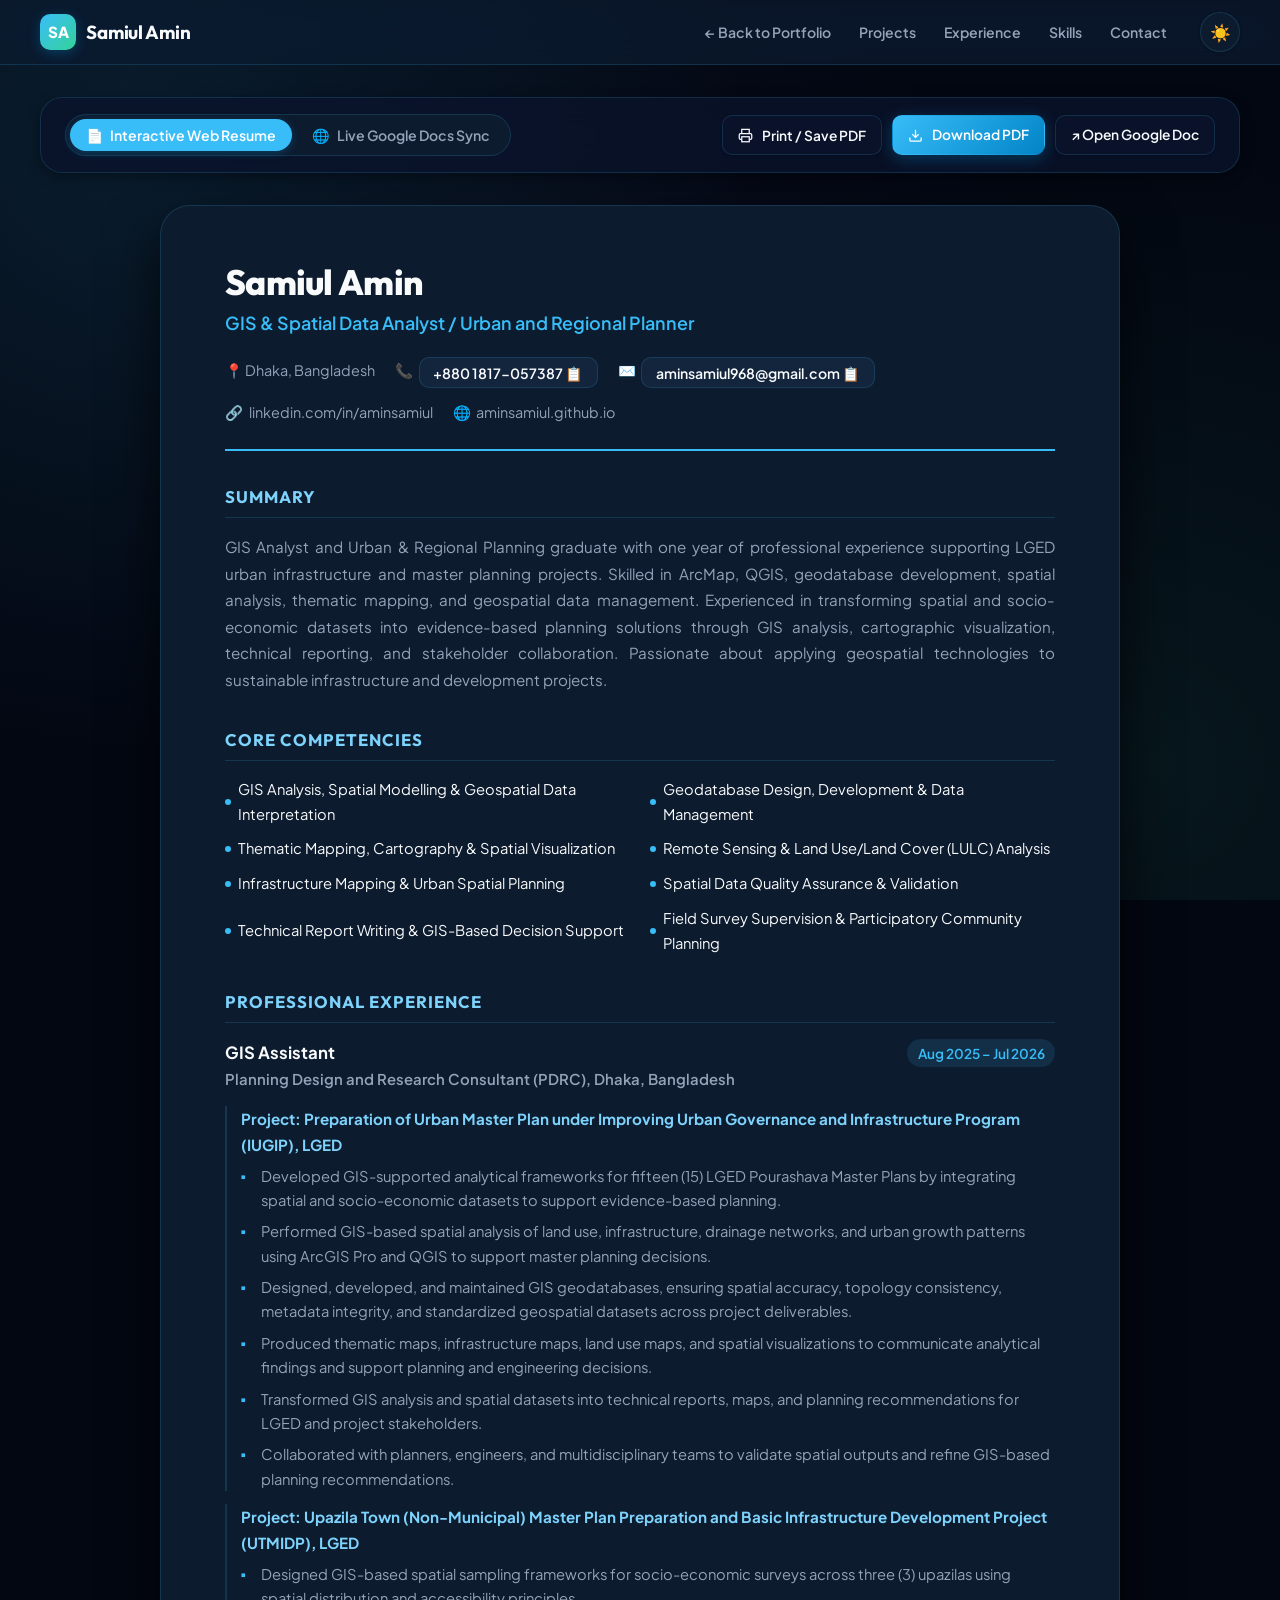
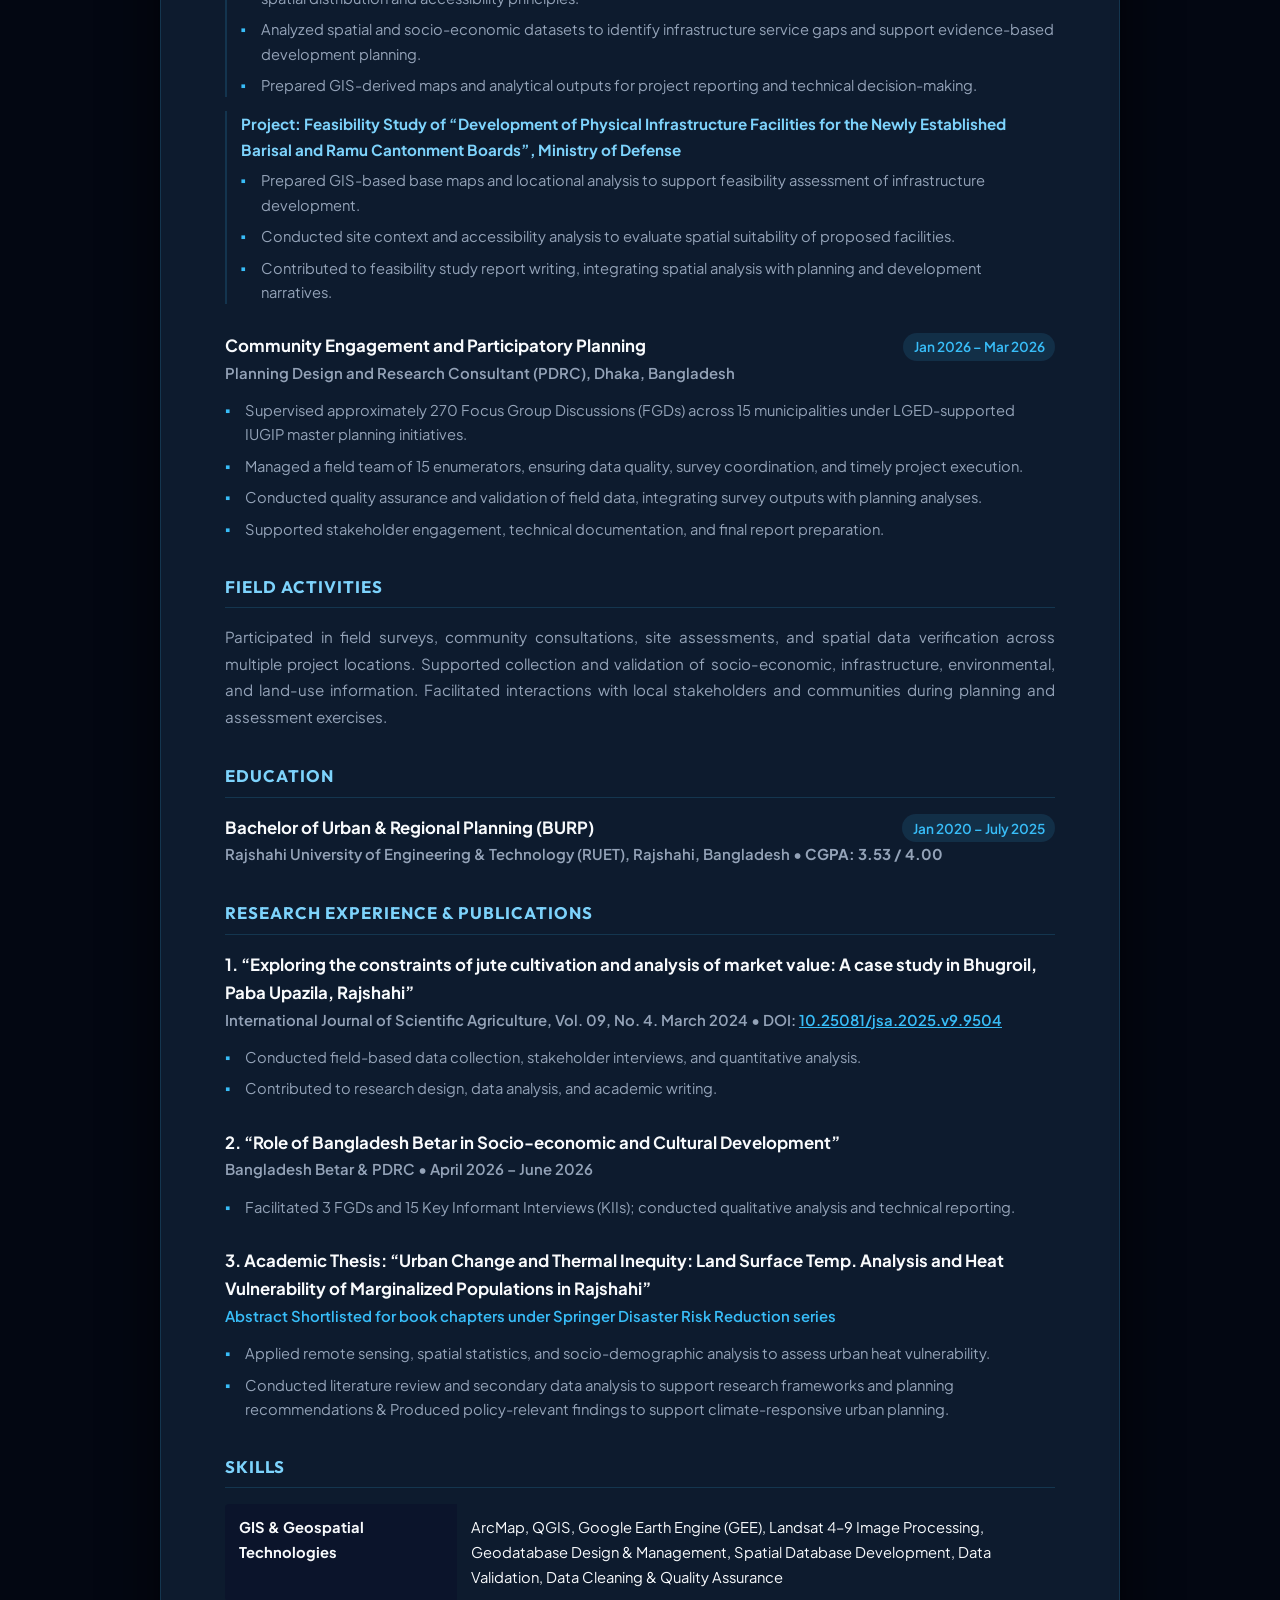
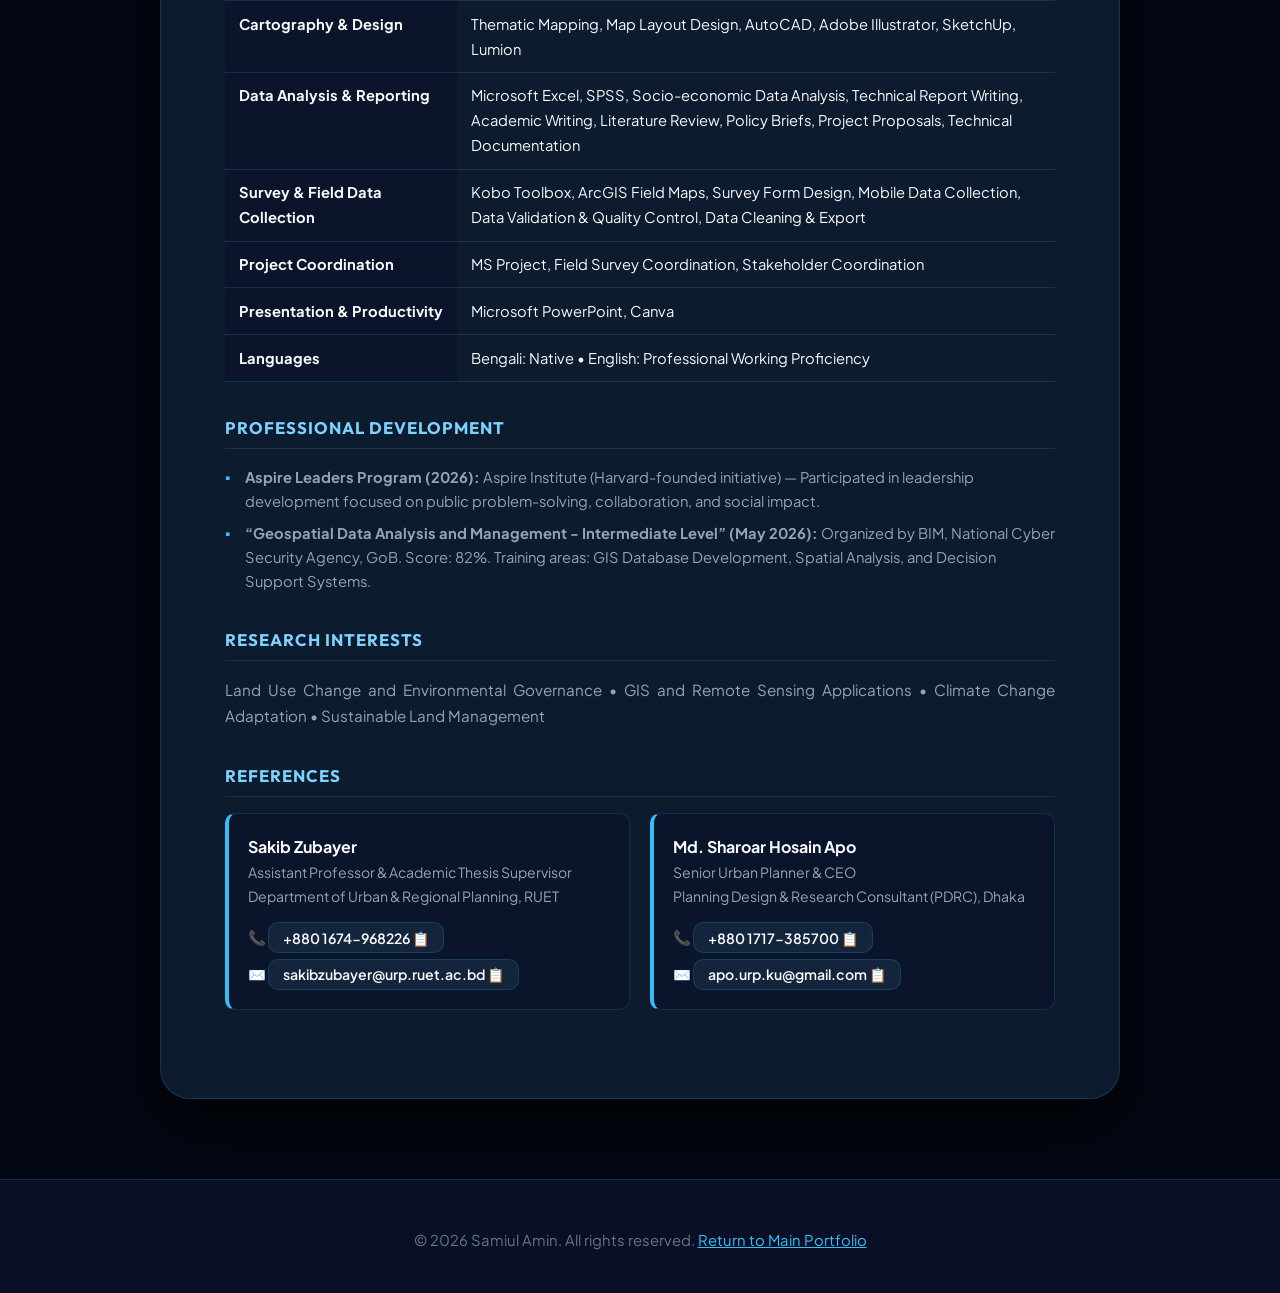
==== commit e6b43b9f: "fix(footer): remove declaration & tech stack text, make copyright year dynamic - Removed declaration" ====
--- a/cv/index.html
+++ b/cv/index.html
@@ -639,10 +639,6 @@
           </div>
         </section>
 
-        <div class="cv-sign-off">
-          "I hereby declare and affirm that all information given here in above is true, accurate and up to-date"
-        </div>
-
       </article>
 
     </div>
--- a/style.css
+++ b/style.css
@@ -186,7 +186,7 @@
 }
 
 /* ==========================================================================
-   Navigation Bar
+   Navigation Bar & Header System
    ========================================================================== */
 
 .site-header {
@@ -197,62 +197,70 @@
   -webkit-backdrop-filter: blur(20px) saturate(180%);
   background: var(--surface-glass);
   border-bottom: 1px solid var(--border);
-  transition: all 0.3s ease;
+  transition: all 0.3s cubic-bezier(0.16, 1, 0.3, 1);
+}
+
+.site-header.scrolled {
+  background: var(--surface);
+  border-bottom-color: var(--border-strong);
+  box-shadow: var(--shadow-sm);
 }
 
 .navbar {
   display: flex;
   align-items: center;
   justify-content: space-between;
-  padding: 0.85rem 0;
-  gap: 1.25rem;
-  min-height: 68px;
+  padding: 0.75rem 0;
+  gap: 1rem;
+  min-height: 64px;
 }
 
 .logo {
   font-weight: 800;
   display: flex;
   align-items: center;
-  gap: 0.75rem;
-  font-size: 1.2rem;
+  gap: 0.65rem;
+  font-size: 1.18rem;
   color: var(--text);
   text-decoration: none;
+  flex-shrink: 0;
 }
 
 .logo-mark {
   background: linear-gradient(135deg, var(--primary), var(--accent));
   color: #ffffff;
-  width: 38px;
-  height: 38px;
+  width: 36px;
+  height: 36px;
   border-radius: var(--radius-sm);
   display: grid;
   place-items: center;
   font-size: 0.95rem;
   font-weight: 800;
-  box-shadow: 0 4px 14px rgba(2, 132, 199, 0.35);
+  box-shadow: 0 3px 12px rgba(2, 132, 199, 0.35);
   transition: transform 0.3s ease;
 }
 
 .logo:hover .logo-mark {
-  transform: rotate(-6deg) scale(1.08);
+  transform: rotate(-6deg) scale(1.06);
 }
 
 .nav-links {
   display: flex;
-  gap: 1.1rem;
+  gap: 0.45rem;
   list-style: none;
   align-items: center;
   margin-left: auto;
+  margin-right: 0.4rem;
 }
 
 .nav-links a {
   font-weight: 600;
   color: var(--text-muted);
-  font-size: 0.92rem;
-  padding: 0.45rem 0.75rem;
+  font-size: 0.88rem;
+  padding: 0.4rem 0.65rem;
   border-radius: var(--radius-sm);
   transition: all 0.2s ease;
-  position: relative;
+  white-space: nowrap;
 }
 
 .nav-links a:hover,
@@ -264,25 +272,28 @@
 .nav-cv-pill {
   background: linear-gradient(135deg, var(--primary), var(--primary-dark)) !important;
   color: #ffffff !important;
-  padding: 0.5rem 1.2rem !important;
+  padding: 0.42rem 1.05rem !important;
   border-radius: var(--radius-full) !important;
-  box-shadow: 0 4px 14px rgba(2, 132, 199, 0.35) !important;
+  box-shadow: 0 3px 12px rgba(2, 132, 199, 0.35) !important;
   font-weight: 700 !important;
+  font-size: 0.88rem !important;
   display: inline-flex;
   align-items: center;
-  gap: 0.4rem;
+  gap: 0.35rem;
+  margin-left: 0.35rem;
   transition: transform 0.2s ease, box-shadow 0.2s ease !important;
 }
 
 .nav-cv-pill:hover {
-  transform: translateY(-2px);
-  box-shadow: 0 8px 20px rgba(2, 132, 199, 0.5) !important;
+  transform: translateY(-1.5px);
+  box-shadow: 0 6px 18px rgba(2, 132, 199, 0.5) !important;
 }
 
 .nav-controls {
   display: flex;
   align-items: center;
-  gap: 0.6rem;
+  gap: 0.5rem;
+  flex-shrink: 0;
 }
 
 .theme-toggle,
@@ -291,25 +302,31 @@
   background: var(--surface-strong);
   color: var(--text);
   border-radius: var(--radius-full);
-  width: 42px;
-  height: 42px;
+  width: 40px;
+  height: 40px;
   display: grid;
   place-items: center;
   box-shadow: var(--shadow-xs);
   cursor: pointer;
   transition: all 0.2s ease;
-  font-size: 1.1rem;
+  font-size: 1.05rem;
+  flex-shrink: 0;
 }
 
 .theme-toggle:hover,
 .menu-toggle:hover {
-  transform: scale(1.08);
+  transform: scale(1.06);
   border-color: var(--primary);
   box-shadow: var(--shadow-sm);
 }
 
 .menu-toggle {
   display: none;
+  flex-direction: column;
+  justify-content: center;
+  align-items: center;
+  gap: 4.5px;
+  padding: 0;
 }
 
 .menu-toggle span {
@@ -317,8 +334,84 @@
   width: 20px;
   height: 2px;
   background: currentColor;
-  margin: 2.5px 0;
-  transition: all 0.25s ease;
+  border-radius: 2px;
+  transition: transform 0.3s cubic-bezier(0.16, 1, 0.3, 1), opacity 0.2s ease;
+  transform-origin: center;
+}
+
+.menu-toggle.is-active span:nth-child(1) {
+  transform: translateY(6.5px) rotate(45deg);
+}
+
+.menu-toggle.is-active span:nth-child(2) {
+  opacity: 0;
+  transform: scaleX(0);
+}
+
+.menu-toggle.is-active span:nth-child(3) {
+  transform: translateY(-6.5px) rotate(-45deg);
+}
+
+/* Mobile / Tablet Responsive Navigation Drawer (<= 1024px) */
+@media (max-width: 1024px) {
+  .menu-toggle {
+    display: flex;
+  }
+
+  .nav-links {
+    position: fixed;
+    top: 64px;
+    left: 0;
+    right: 0;
+    background: var(--surface-strong);
+    border-bottom: 1px solid var(--border);
+    flex-direction: column;
+    align-items: stretch;
+    padding: 1.25rem 1.25rem 1.75rem;
+    gap: 0.5rem;
+    box-shadow: var(--shadow-lg);
+    transform: translateY(-150%);
+    opacity: 0;
+    pointer-events: none;
+    transition: transform 0.35s cubic-bezier(0.16, 1, 0.3, 1), opacity 0.25s ease;
+    z-index: 999;
+    max-height: calc(100vh - 64px);
+    overflow-y: auto;
+    backdrop-filter: blur(24px);
+    -webkit-backdrop-filter: blur(24px);
+  }
+
+  .nav-links.is-open {
+    transform: translateY(0);
+    opacity: 1;
+    pointer-events: auto;
+  }
+
+  .nav-links a {
+    font-size: 0.96rem;
+    padding: 0.7rem 1rem;
+    border-radius: var(--radius-sm);
+    background: var(--surface);
+    border: 1px solid var(--border);
+    display: flex;
+    align-items: center;
+    justify-content: space-between;
+  }
+
+  .nav-links a:hover,
+  .nav-links a.active {
+    background: var(--primary-bg-light);
+    border-color: var(--primary);
+    color: var(--primary);
+  }
+
+  .nav-cv-pill {
+    margin-left: 0 !important;
+    margin-top: 0.4rem;
+    justify-content: center !important;
+    padding: 0.75rem !important;
+    font-size: 0.96rem !important;
+  }
 }
 
 /* ==========================================================================
